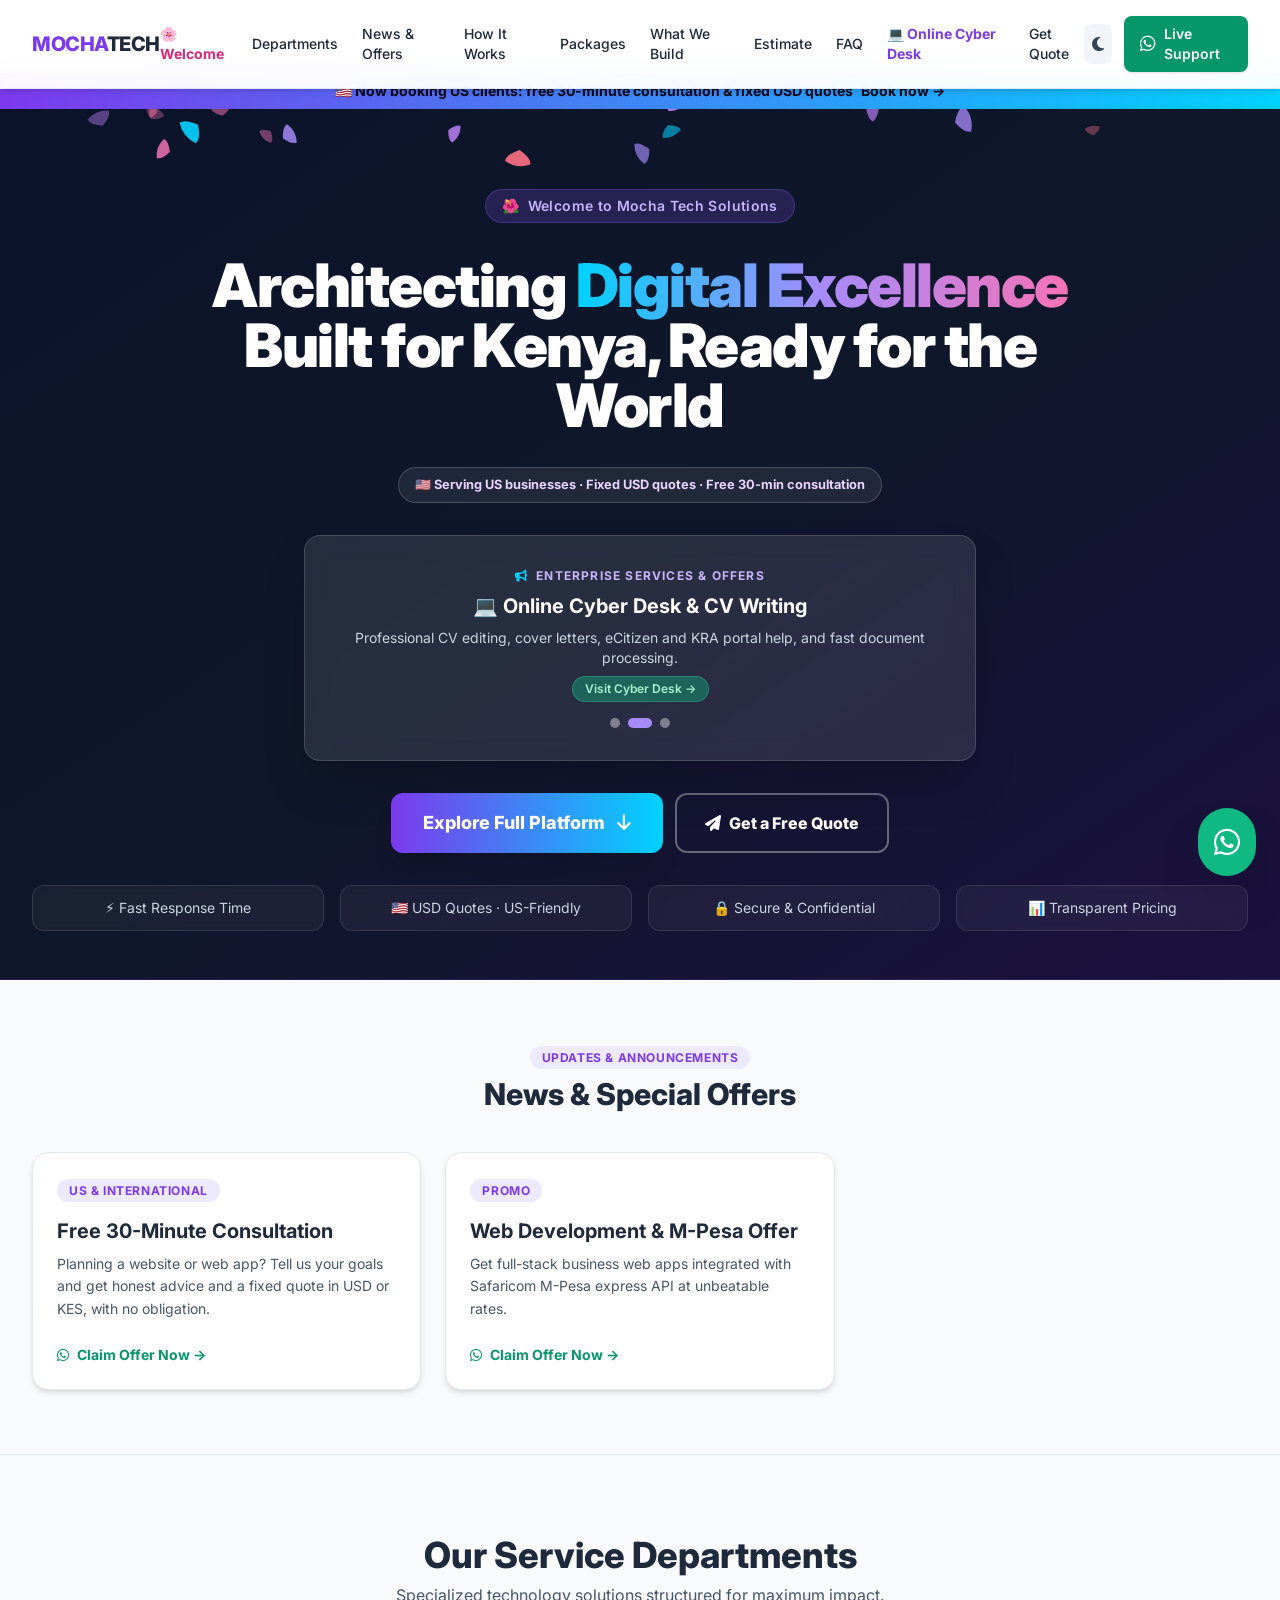
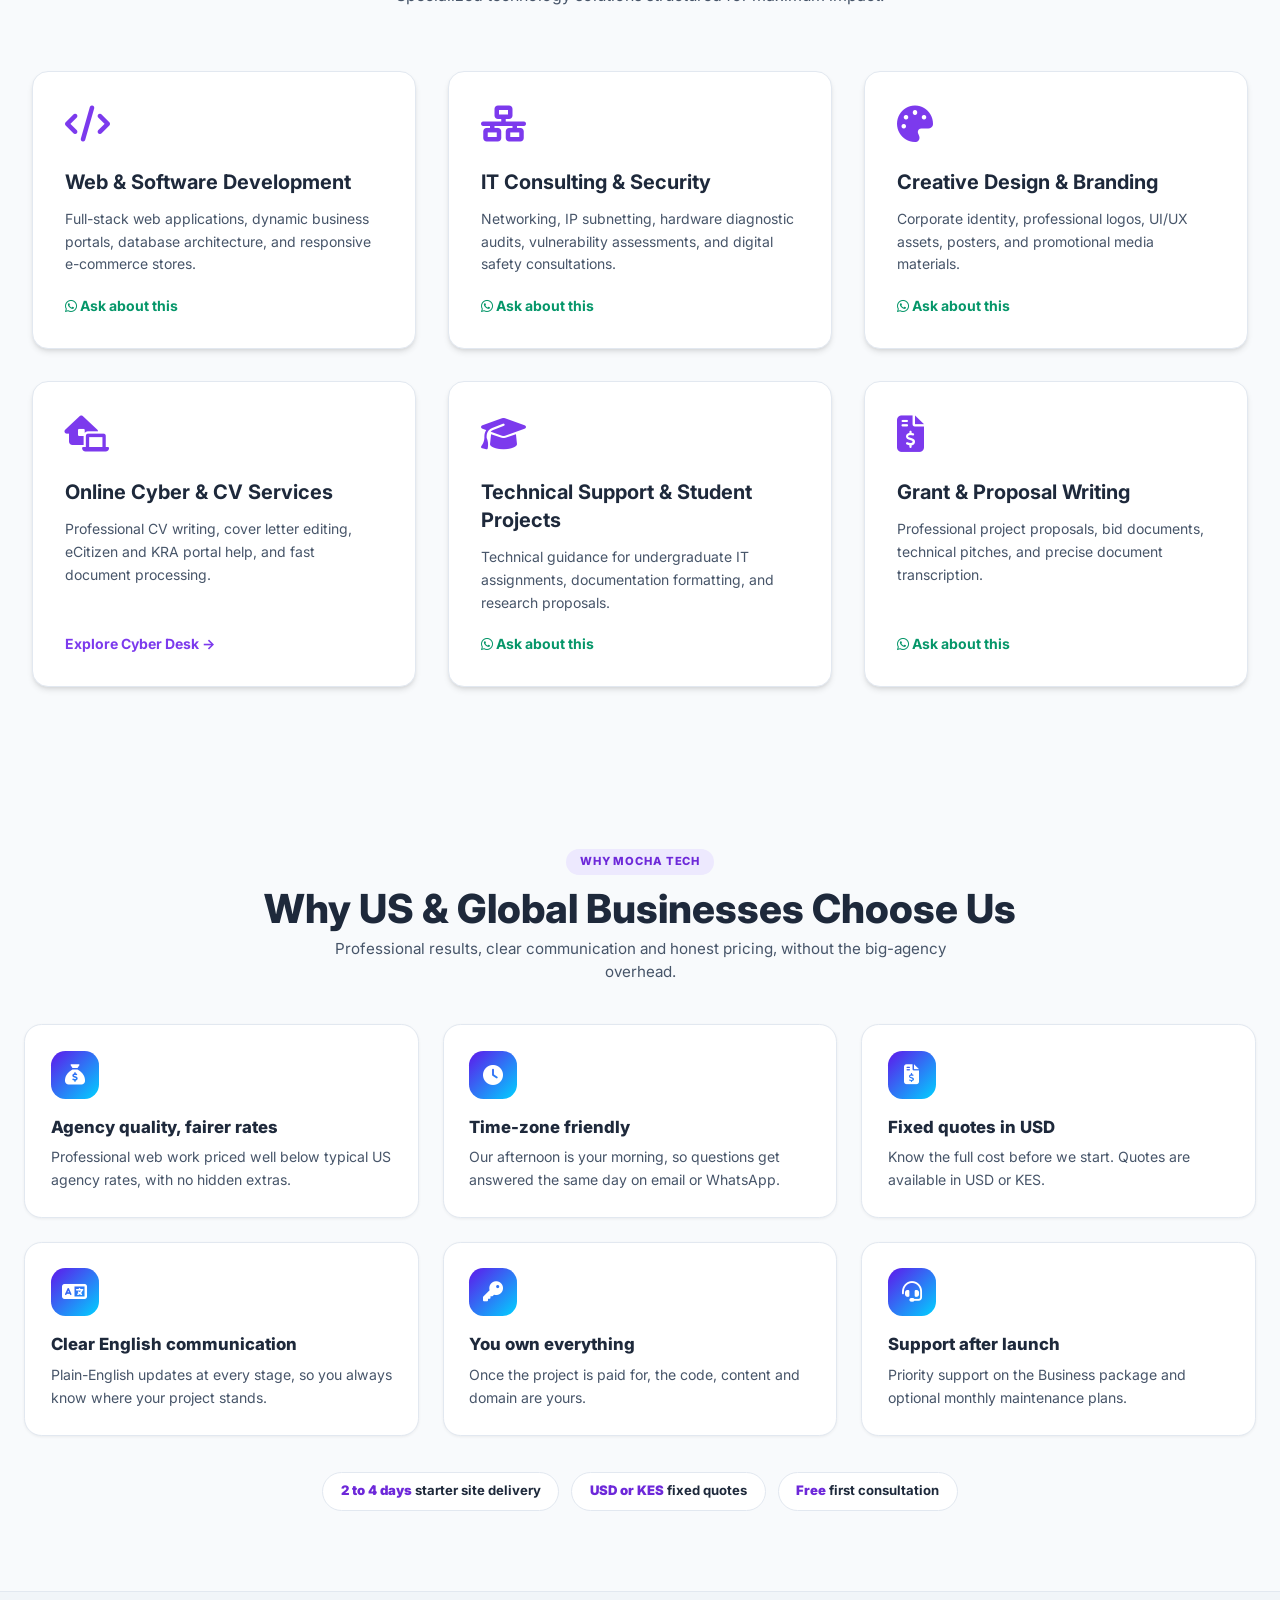
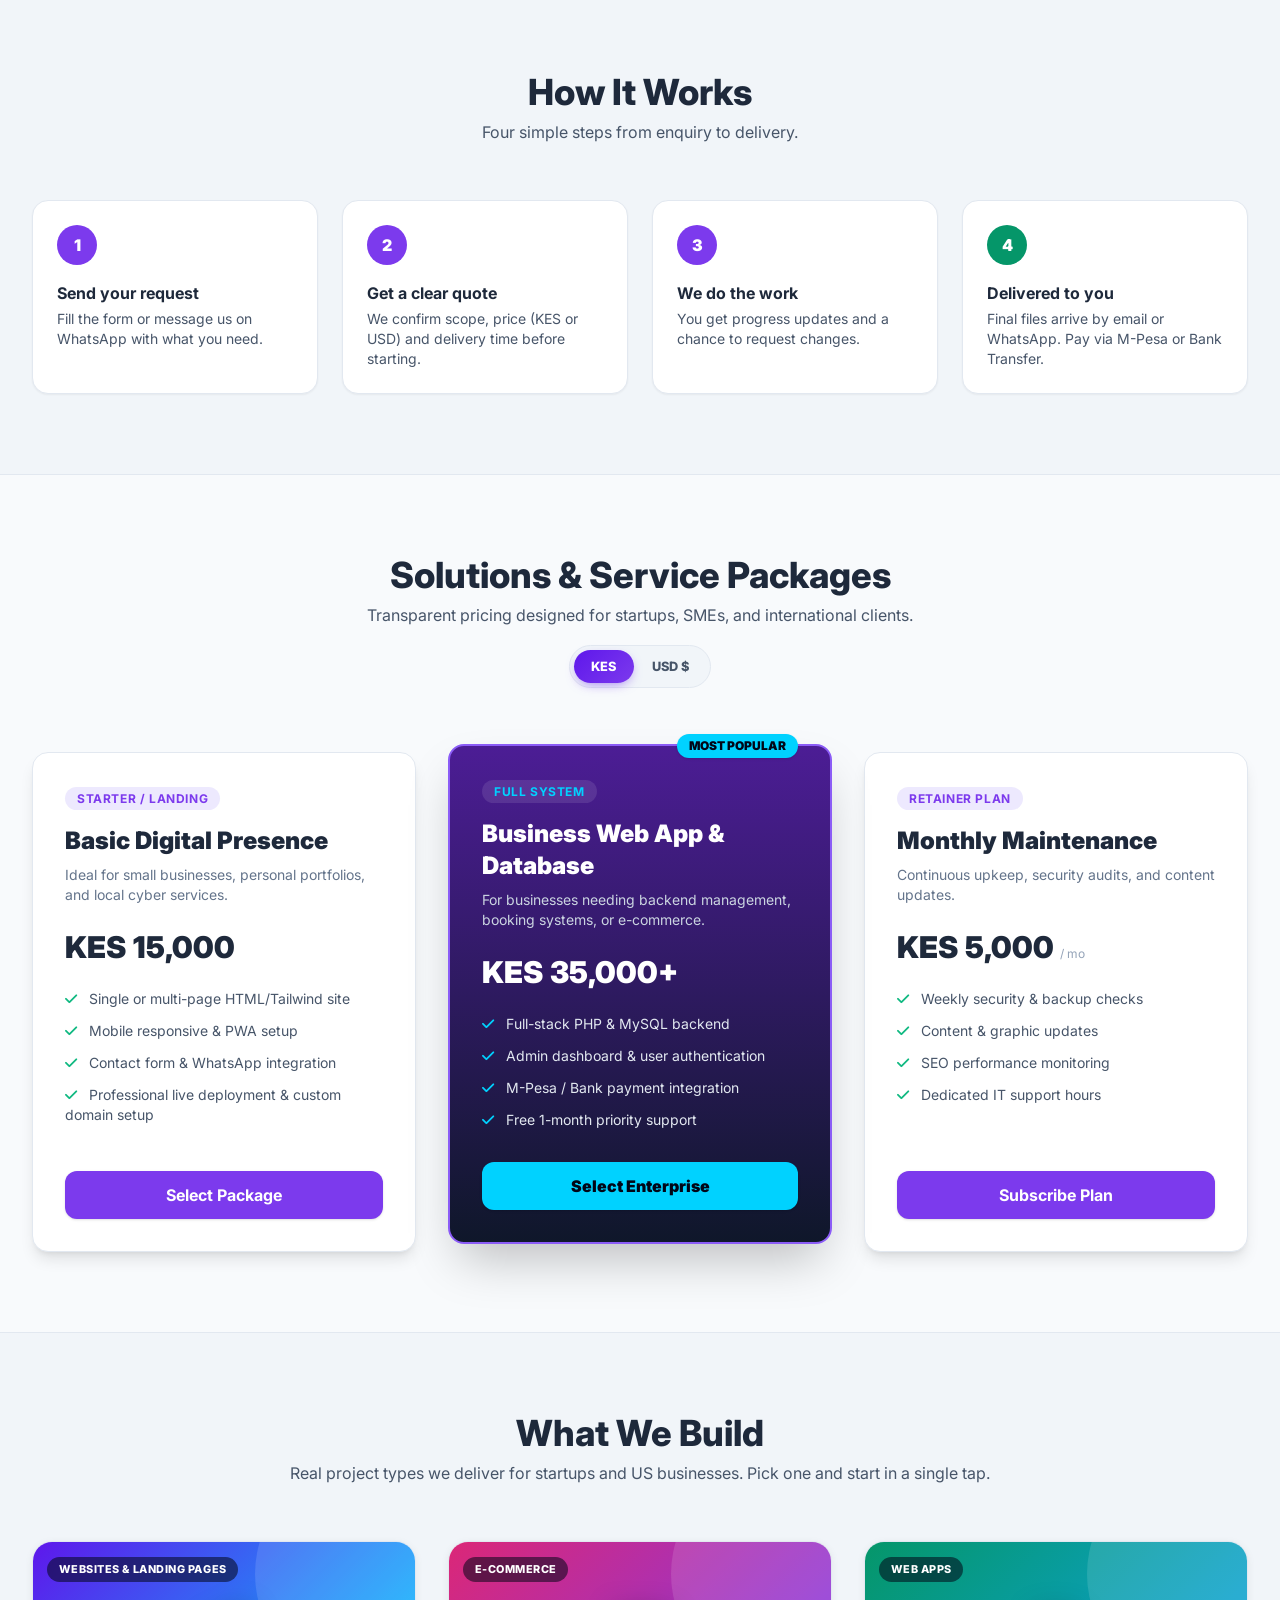
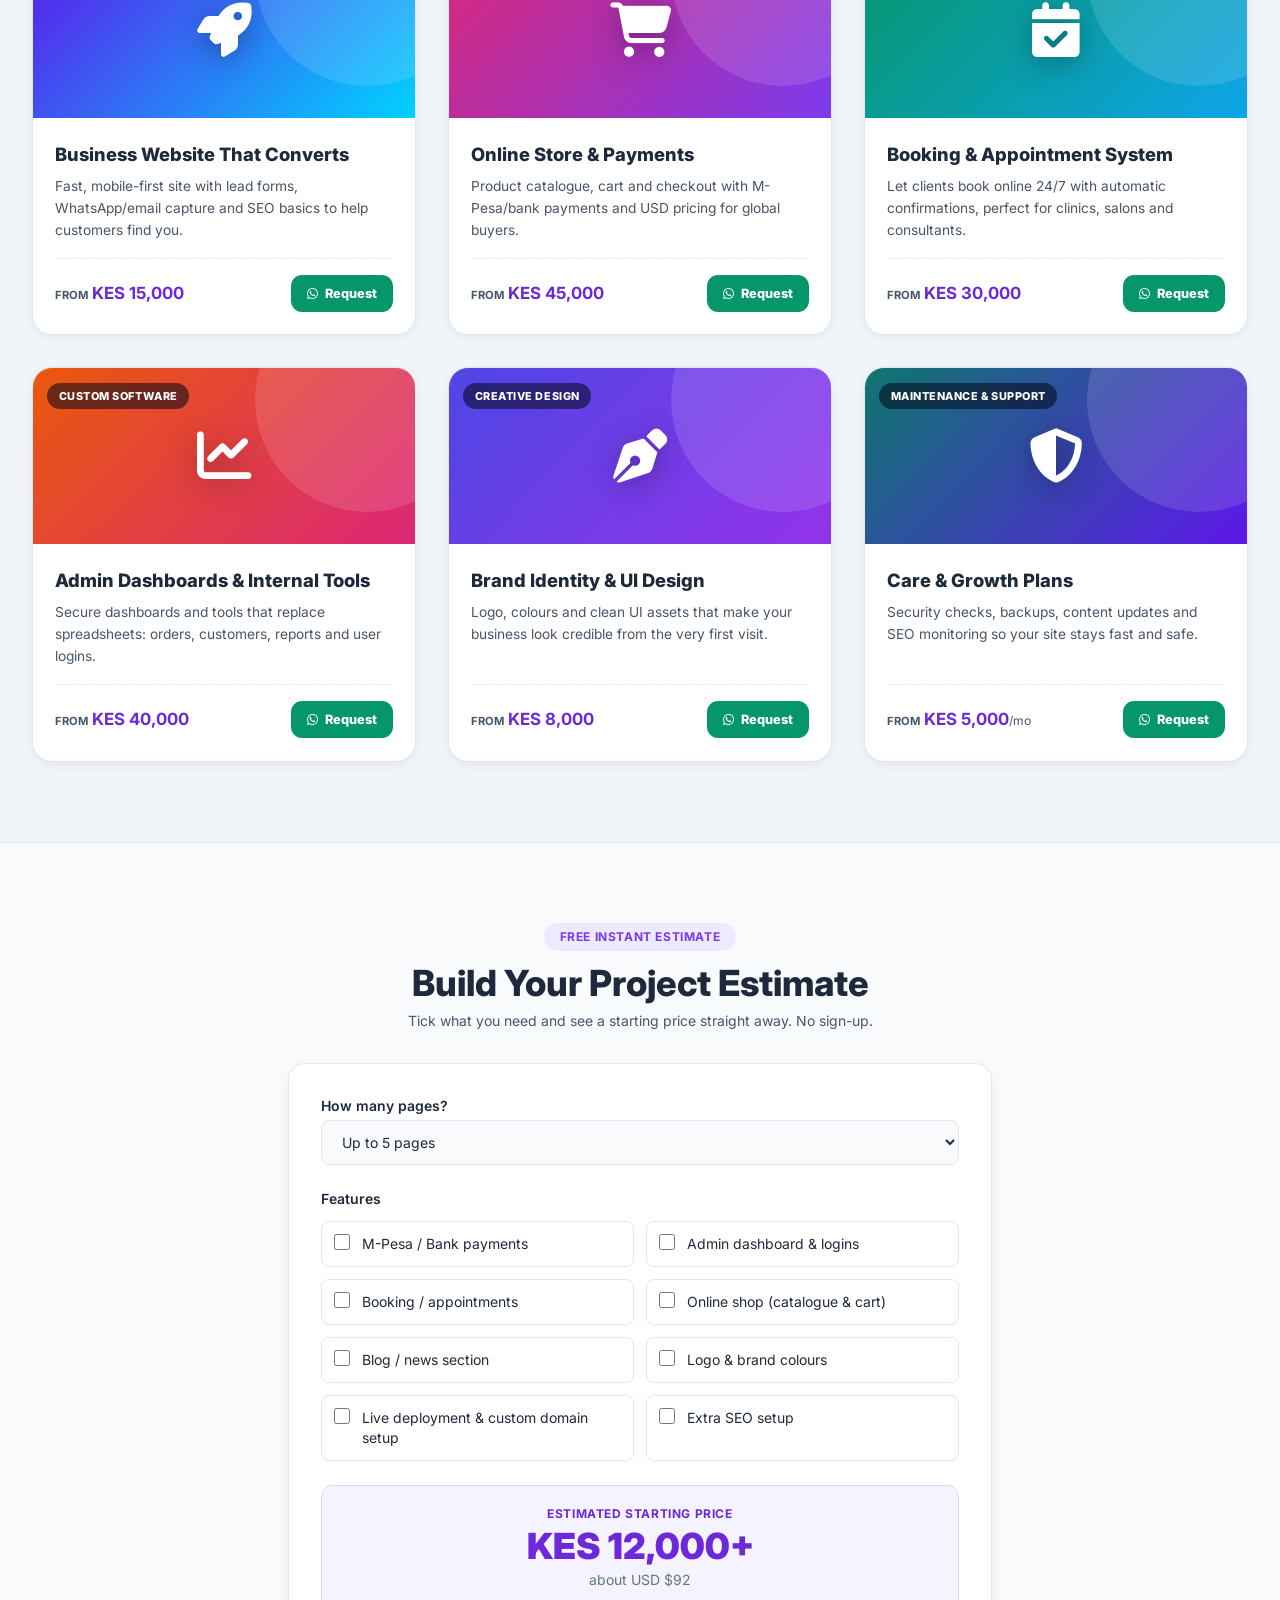
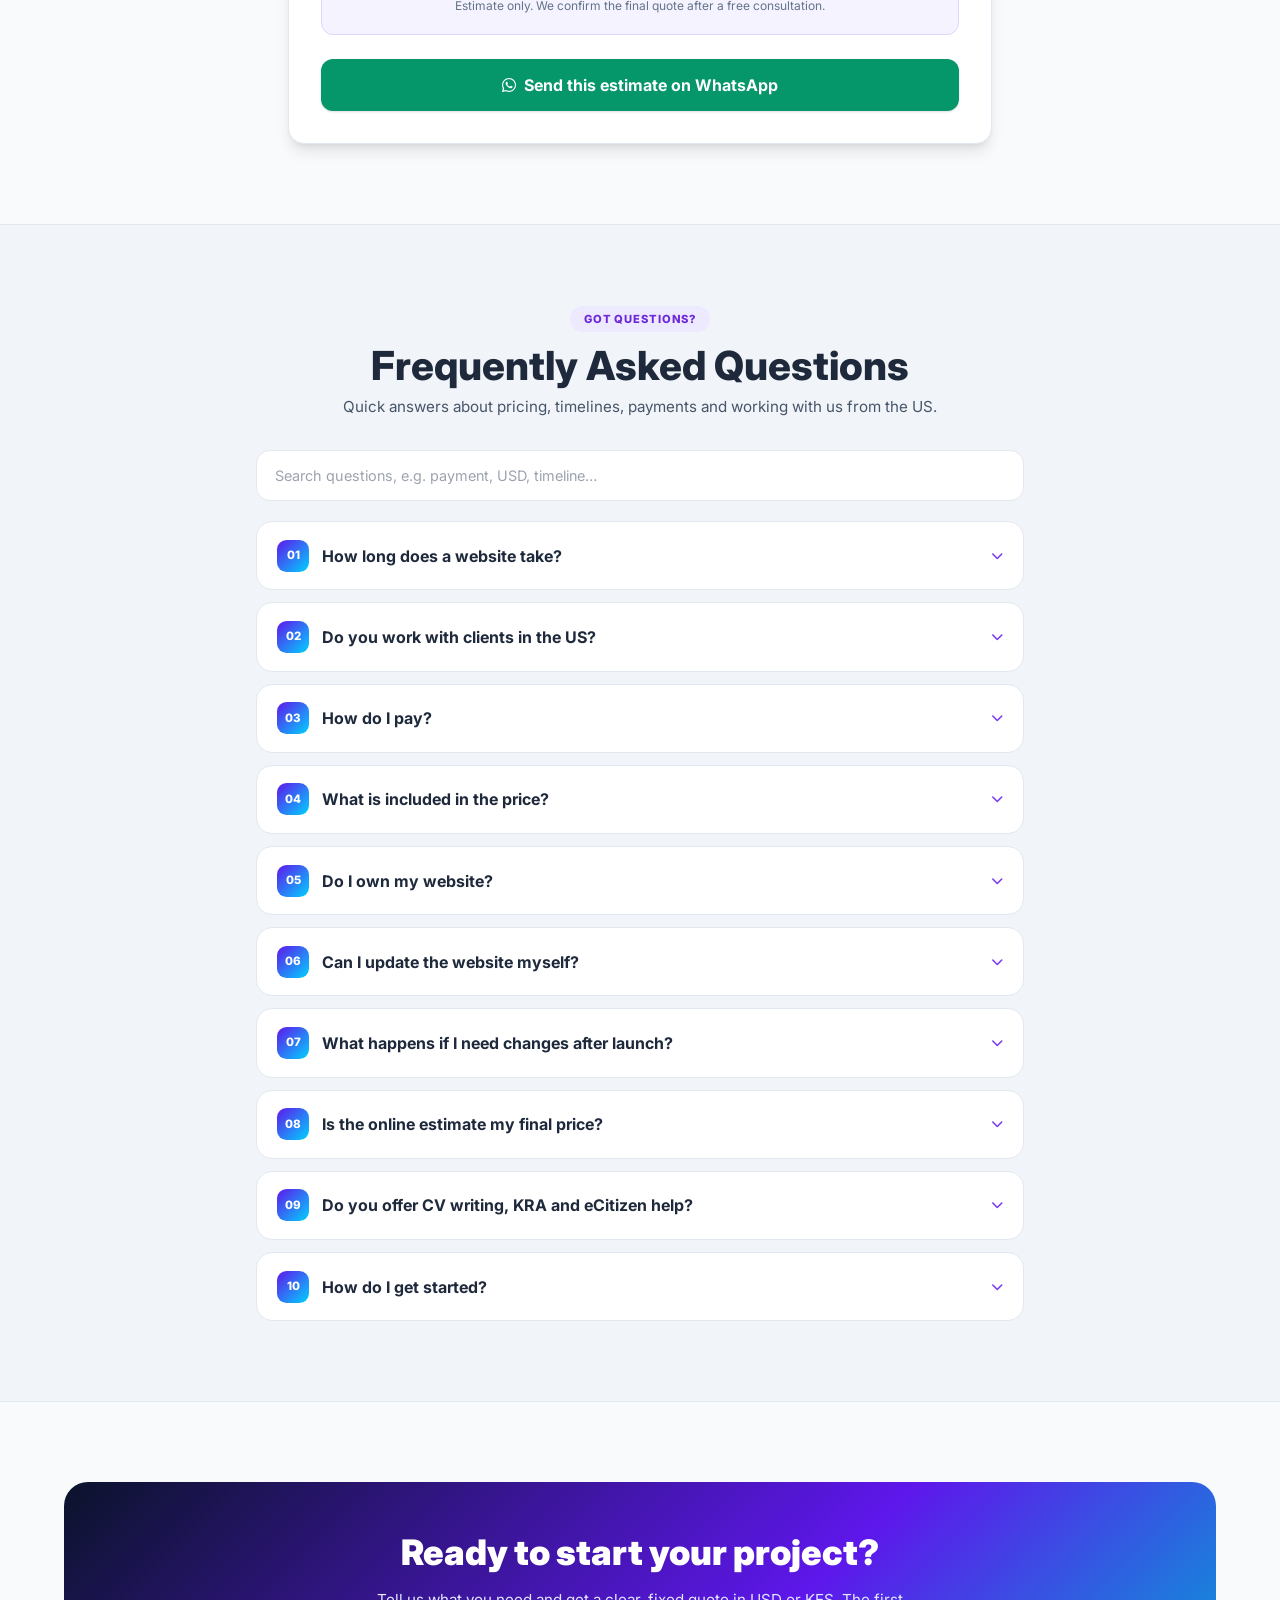
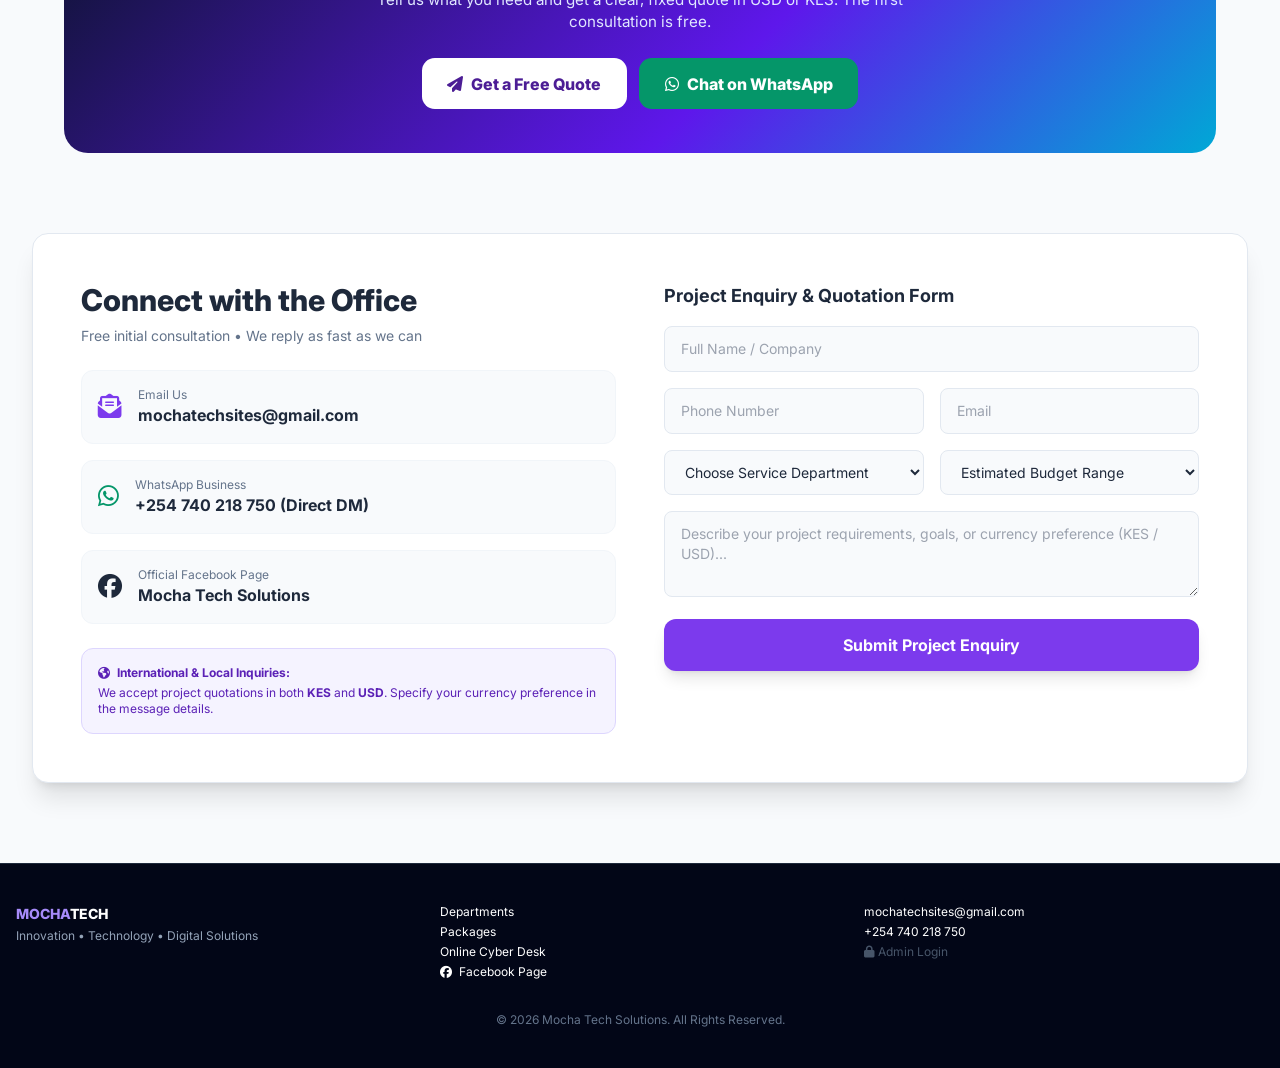
==== index.html @ e7f83326 "Add files via upload" ====
<!DOCTYPE html>
<html lang="en" class="light">
<head>
    <meta charset="UTF-8">
    <meta name="viewport" content="width=device-width, initial-scale=1.0">
    <title>Mocha Tech Solutions | Web Development & IT Services for US and Global Clients</title>
    <meta name="description" content="Mocha Tech Solutions builds fast websites, online stores and web apps for US and international businesses. Fixed quotes in USD or KES. Free 30-minute consultation.">
    <meta name="theme-color" content="#5E17EB">
    <link rel="canonical" href="https://mocha-it-services.netlify.app/">
    <link rel="manifest" href="manifest.json">
    <link rel="icon" href="icon.svg" type="image/svg+xml">
    <link rel="apple-touch-icon" href="icon.svg">

    <!-- Open Graph / Twitter -->
    <meta property="og:type" content="website">
    <meta property="og:site_name" content="Mocha Tech Solutions">
    <meta property="og:title" content="Mocha Tech Solutions | Innovation • Technology • Digital Solutions">
    <meta property="og:description" content="Web & software development, IT consulting, creative design, CV and portal services. Quotes in KES and USD.">
    <meta property="og:url" content="https://mocha-it-services.netlify.app/">
    <meta property="og:image" content="https://mocha-it-services.netlify.app/og-image.png">
    <meta name="twitter:card" content="summary_large_image">

    <!-- Local business structured data -->
    <script type="application/ld+json">
    {
      "@context": "https://schema.org",
      "@type": "ProfessionalService",
      "name": "Mocha Tech Solutions",
      "url": "https://mocha-it-services.netlify.app/",
      "email": "mochatechsites@gmail.com",
      "telephone": "+254740218750",
      "sameAs": ["https://www.facebook.com/profile.php?id=100076974970531"],
      "areaServed": ["KE", "Worldwide"],
      "description": "Web and software development, IT consulting, creative design, CV writing, portal services and student IT project support.",
      "priceRange": "KES 30 - KES 35,000+"
    }
    </script>

    <!-- Apply saved theme before paint -->
    <script>
        try {
            var t = localStorage.getItem('theme');
            if (t === 'dark' || (!t && window.matchMedia('(prefers-color-scheme: dark)').matches)) {
                document.documentElement.classList.add('dark');
            }
        } catch (e) {}
    </script>

    <link rel="preconnect" href="https://fonts.googleapis.com">
    <link rel="preconnect" href="https://fonts.gstatic.com" crossorigin>
    <link href="https://fonts.googleapis.com/css2?family=Inter:wght@400;500;600;700;800;900&display=swap" rel="stylesheet">
    <link rel="stylesheet" href="https://cdnjs.cloudflare.com/ajax/libs/font-awesome/6.4.0/css/all.min.css" crossorigin="anonymous">
    <script src="firebase-config.js"></script>
    <script src="config.js"></script>
    <script src="core.js"></script>
    <link rel="stylesheet" href="styles.css">
</head>
<body class="bg-slate-50 text-slate-800 dark:bg-slate-950 dark:text-slate-100 transition-colors duration-300 relative min-h-screen selection:bg-violet-600 selection:text-white pt-[73px]">

    <a href="#services" class="skip-link">Skip to content</a>

    <!-- TOP BANNER (Dynamic from Admin) -->
    <div id="topBanner" class="hidden bg-gradient-to-r from-violet-600 to-electricBlue text-slate-950 px-4 py-2 text-center text-xs sm:text-sm font-bold flex items-center justify-center gap-2 z-50">
        <span id="bannerText"></span>
        <a id="bannerLink" href="#" class="underline hover:text-white hidden"></a>
    </div>

    <!-- FIXED TOP NAVIGATION -->
    <nav id="main-nav" aria-label="Main navigation" class="fixed top-0 left-0 right-0 bg-white/95 dark:bg-slate-900/95 backdrop-blur-md shadow-md z-50 border-b border-slate-200 dark:border-slate-800">
        <div class="max-w-7xl mx-auto px-4 sm:px-6 lg:px-8 py-4 flex justify-between items-center">
            <a href="index.html" class="text-lg sm:text-xl font-extrabold tracking-tight text-violet-600 dark:text-electricBlue">MOCHA<span class="text-slate-800 dark:text-white">TECH</span></a>

            <div class="hidden md:flex items-center space-x-6 font-medium text-sm">
                <a href="#welcome" class="hover:text-violet-600 transition text-pink-600 dark:text-pink-400 font-bold">🌸 Welcome</a>
                <a href="#services" class="hover:text-violet-600 dark:hover:text-electricBlue transition">Departments</a>
                <a id="navPostsLink" href="#postsSection" class="hidden hover:text-violet-600 dark:hover:text-electricBlue transition">News & Offers</a>
                <a href="#process" class="hover:text-violet-600 dark:hover:text-electricBlue transition">How It Works</a>
                <a href="#packages" class="hover:text-violet-600 dark:hover:text-electricBlue transition">Packages</a>
                <a href="#showcase" class="hover:text-violet-600 dark:hover:text-electricBlue transition">What We Build</a>
                <a href="#estimator" class="hover:text-violet-600 dark:hover:text-electricBlue transition">Estimate</a>
                <a href="#faq" class="hover:text-violet-600 dark:hover:text-electricBlue transition">FAQ</a>
                <a href="online_cyber.html" class="text-violet-600 dark:text-electricBlue font-bold hover:underline">💻 Online Cyber Desk</a>
                <a href="#contact" class="hover:text-violet-600 dark:hover:text-electricBlue transition">Get Quote</a>
            </div>

            <div class="flex items-center gap-3">
                <button id="themeToggle" type="button" class="p-2 rounded-lg bg-slate-100 dark:bg-slate-800 text-slate-700 dark:text-yellow-400 transition" title="Toggle light/dark mode" aria-label="Toggle light or dark mode">
                    <i class="fa-solid fa-moon dark:hidden" aria-hidden="true"></i>
                    <i class="fa-solid fa-sun hidden dark:inline" aria-hidden="true"></i>
                </button>
                <a href="https://wa.me/254740218750?text=Hello%20Mocha%20Tech%2C%20I%20would%20like%20to%20make%20an%20enquiry." target="_blank" rel="noopener" class="hidden sm:flex bg-emerald-600 hover:bg-emerald-700 text-white text-xs sm:text-sm px-4 py-2 rounded-lg font-semibold transition items-center gap-2 shadow">
                    <i class="fab fa-whatsapp text-lg" aria-hidden="true"></i> Live Support
                </a>
                <button id="mobileMenuBtn" type="button" class="md:hidden p-2 rounded-lg text-slate-700 dark:text-slate-200 hover:bg-slate-100 dark:hover:bg-slate-800" aria-label="Toggle navigation menu" aria-expanded="false" aria-controls="mobileMenu">
                    <i class="fas fa-bars text-xl" aria-hidden="true"></i>
                </button>
            </div>
        </div>

        <div id="mobileMenu" class="hidden md:hidden bg-white dark:bg-slate-900 border-b border-slate-200 dark:border-slate-800 px-6 py-5 space-y-4 font-medium shadow-2xl">
            <a href="#welcome" class="mobile-link block text-pink-600 dark:text-pink-400 font-bold py-1">🌸 Welcome Page</a>
            <a href="#services" class="mobile-link block hover:text-violet-600 py-1 border-b border-slate-100 dark:border-slate-800">Departments</a>
            <a id="mobilePostsLink" href="#postsSection" class="hidden mobile-link block hover:text-violet-600 py-1 border-b border-slate-100 dark:border-slate-800">News & Offers</a>
            <a href="#process" class="mobile-link block hover:text-violet-600 py-1 border-b border-slate-100 dark:border-slate-800">How It Works</a>
            <a href="#packages" class="mobile-link block hover:text-violet-600 py-1 border-b border-slate-100 dark:border-slate-800">Solutions & Packages</a>
            <a href="#showcase" class="mobile-link block hover:text-violet-600 py-1 border-b border-slate-100 dark:border-slate-800">What We Build</a>
            <a href="#estimator" class="mobile-link block hover:text-violet-600 py-1 border-b border-slate-100 dark:border-slate-800">Get an Estimate</a>
            <a href="#faq" class="mobile-link block hover:text-violet-600 py-1 border-b border-slate-100 dark:border-slate-800">FAQ</a>
            <a href="online_cyber.html" class="block text-violet-600 dark:text-electricBlue font-bold py-1 border-b border-slate-100 dark:border-slate-800">💻 Online Cyber Desk (CVs & Portals)</a>
            <a href="#contact" class="mobile-link block hover:text-violet-600 py-1">Get Free Quote</a>
            <a href="https://wa.me/254740218750?text=Hello%20Mocha%20Tech%2C%20I%20would%20like%20to%20make%20an%20enquiry." target="_blank" rel="noopener" class="flex items-center justify-center gap-2 bg-emerald-600 text-white font-bold py-2.5 rounded-lg mt-2">
                <i class="fab fa-whatsapp" aria-hidden="true"></i> Live Support WhatsApp
            </a>
        </div>
    </nav>

    <main>
    <!-- WELCOME SPLASH -->
    <section id="welcome" class="scroll-mt-24 relative min-h-[90vh] flex flex-col justify-between bg-gradient-to-br from-[#0B132B] via-slate-900 to-[#1C103F] text-white overflow-hidden py-12 px-4 sm:px-6 lg:px-8 border-b border-violet-500/20">
        <canvas id="flowerCanvas" aria-hidden="true"></canvas>

        <div class="max-w-4xl mx-auto text-center z-20 my-auto py-8 space-y-8 relative">
            <div class="inline-flex items-center gap-2 bg-violet-500/20 text-violet-300 border border-violet-500/30 px-4 py-1.5 rounded-full text-xs sm:text-sm font-semibold tracking-wide backdrop-blur-md">
                <span class="animate-bounce" aria-hidden="true">🌺</span> Welcome to Mocha Tech Solutions
            </div>

            <h1 class="text-3xl sm:text-5xl lg:text-6xl font-black tracking-tight leading-tight">
                Architecting <span class="text-transparent bg-clip-text bg-gradient-to-r from-electricBlue via-violet-400 to-pink-400">Digital Excellence</span> <br>
                Built for Kenya, Ready for the World
            </h1>

            <div class="mt-flagrow">🇺🇸 Serving US businesses · Fixed USD quotes · Free 30-min consultation</div>

            <div class="bg-white/10 backdrop-blur-md border border-white/15 p-6 sm:p-8 rounded-2xl shadow-2xl relative max-w-2xl mx-auto overflow-hidden">
                <div class="text-xs uppercase tracking-widest text-violet-300 font-bold mb-2 flex items-center justify-center gap-2">
                    <i class="fas fa-bullhorn text-electricBlue" aria-hidden="true"></i> Enterprise Services & Offers
                </div>

                <div class="ad-slide active space-y-2">
                    <h2 class="text-lg sm:text-xl font-bold text-white">🚀 Custom Web & Software Development</h2>
                    <p class="text-sm text-slate-300">Scalable full-stack apps, M-Pesa & Bank integrations, and robust web platforms built for real businesses.</p>
                    <span class="inline-block mt-2 text-xs font-semibold bg-violet-500/40 text-violet-200 px-3 py-1 rounded-full border border-violet-400/30">KES & USD Quotations Available</span>
                </div>

                <div class="ad-slide space-y-2">
                    <h2 class="text-lg sm:text-xl font-bold text-white">💻 Online Cyber Desk & CV Writing</h2>
                    <p class="text-sm text-slate-300">Professional CV editing, cover letters, eCitizen and KRA portal help, and fast document processing.</p>
                    <a href="online_cyber.html" class="inline-block mt-2 text-xs font-semibold bg-emerald-500/40 text-emerald-200 px-3 py-1 rounded-full border border-emerald-400/30 hover:underline">Visit Cyber Desk &rarr;</a>
                </div>

                <div class="ad-slide space-y-2">
                    <h2 class="text-lg sm:text-xl font-bold text-white">🎨 Creative Design & IT Consulting</h2>
                    <p class="text-sm text-slate-300">Branding, UI/UX assets, technical consultations, and student project mentorship.</p>
                    <span class="inline-block mt-2 text-xs font-semibold bg-pink-500/40 text-pink-200 px-3 py-1 rounded-full border border-pink-400/30">Free Initial Consultation</span>
                </div>

                <div class="flex justify-center gap-2 mt-4" role="tablist" aria-label="Offers">
                    <button type="button" class="carousel-dot w-2.5 h-2.5 rounded-full bg-white/40 transition-all" aria-label="Show offer 1"></button>
                    <button type="button" class="carousel-dot w-2.5 h-2.5 rounded-full bg-white/40 transition-all" aria-label="Show offer 2"></button>
                    <button type="button" class="carousel-dot w-2.5 h-2.5 rounded-full bg-white/40 transition-all" aria-label="Show offer 3"></button>
                </div>
            </div>

            <div class="mt-hero-cta">
                <a href="#services" class="cta-pulse inline-flex items-center gap-3 bg-gradient-to-r from-violet-600 to-electricBlue hover:from-violet-700 hover:to-cyan-500 text-white font-extrabold text-base sm:text-lg px-8 py-4 rounded-xl shadow-xl transition transform hover:scale-105">
                    Explore Full Platform <i class="fas fa-arrow-down text-lg" aria-hidden="true"></i>
                </a>
                <a href="#contact" class="mt-ghost-btn"><i class="fas fa-paper-plane" aria-hidden="true"></i> Get a Free Quote</a>
            </div>
        </div>

        <div class="max-w-7xl mx-auto w-full grid grid-cols-2 md:grid-cols-4 gap-4 z-20 text-center text-xs sm:text-sm text-slate-300">
            <div class="p-3 bg-white/5 rounded-xl border border-white/10 backdrop-blur-sm">⚡ Fast Response Time</div>
            <div class="p-3 bg-white/5 rounded-xl border border-white/10 backdrop-blur-sm">🇺🇸 USD Quotes · US-Friendly</div>
            <div class="p-3 bg-white/5 rounded-xl border border-white/10 backdrop-blur-sm">🔒 Secure & Confidential</div>
            <div class="p-3 bg-white/5 rounded-xl border border-white/10 backdrop-blur-sm">📊 Transparent Pricing</div>
        </div>
    </section>

    <!-- NEWS & OFFERS SECTION (Dynamic) -->
    <section id="postsSection" class="hidden scroll-mt-24 py-16 bg-violet-950/20 border-b border-slate-200 dark:border-slate-800">
        <div class="max-w-7xl mx-auto px-4 sm:px-6 lg:px-8">
            <div class="text-center mb-10">
                <span class="bg-violet-100 dark:bg-violet-900/40 text-violet-600 dark:text-violet-300 text-xs font-bold px-3 py-1 rounded-full uppercase tracking-wider">Updates & Announcements</span>
                <h2 class="text-3xl font-extrabold mt-2">News & Special Offers</h2>
            </div>
            <div id="postsGrid" class="grid grid-cols-1 md:grid-cols-2 lg:grid-cols-3 gap-6"></div>
        </div>
    </section>

    <!-- SERVICE DEPARTMENTS -->
    <section id="services" class="scroll-mt-24 py-20 max-w-7xl mx-auto px-4 sm:px-6 lg:px-8">
        <div class="text-center mb-16">
            <h2 class="text-3xl sm:text-4xl font-extrabold">Our Service Departments</h2>
            <p class="text-slate-600 dark:text-slate-400 mt-2">Specialized technology solutions structured for maximum impact.</p>
        </div>
        <div class="grid grid-cols-1 md:grid-cols-2 lg:grid-cols-3 gap-8">
            <article class="bg-white dark:bg-slate-900 p-8 rounded-2xl shadow-md border border-slate-200 dark:border-slate-800 hover:border-violet-500 transition group flex flex-col">
                <div class="text-violet-600 dark:text-electricBlue text-4xl mb-6 group-hover:scale-110 transition transform w-fit"><i class="fas fa-code" aria-hidden="true"></i></div>
                <h3 class="font-bold text-xl mb-3">Web & Software Development</h3>
                <p class="text-sm text-slate-600 dark:text-slate-400 leading-relaxed mb-5 flex-1">Full-stack web applications, dynamic business portals, database architecture, and responsive e-commerce stores.</p>
                <a href="https://wa.me/254740218750?text=Hi%20Mocha%20Tech%2C%20I%20need%20a%20quote%20for%20Web%20%26%20Software%20Development." target="_blank" rel="noopener" class="text-emerald-600 dark:text-emerald-400 text-sm font-bold hover:underline"><i class="fab fa-whatsapp" aria-hidden="true"></i> Ask about this</a>
            </article>
            <article class="bg-white dark:bg-slate-900 p-8 rounded-2xl shadow-md border border-slate-200 dark:border-slate-800 hover:border-violet-500 transition group flex flex-col">
                <div class="text-violet-600 dark:text-electricBlue text-4xl mb-6 group-hover:scale-110 transition transform w-fit"><i class="fas fa-network-wired" aria-hidden="true"></i></div>
                <h3 class="font-bold text-xl mb-3">IT Consulting & Security</h3>
                <p class="text-sm text-slate-600 dark:text-slate-400 leading-relaxed mb-5 flex-1">Networking, IP subnetting, hardware diagnostic audits, vulnerability assessments, and digital safety consultations.</p>
                <a href="https://wa.me/254740218750?text=Hi%20Mocha%20Tech%2C%20I%20need%20IT%20Consulting%20%26%20Security%20help." target="_blank" rel="noopener" class="text-emerald-600 dark:text-emerald-400 text-sm font-bold hover:underline"><i class="fab fa-whatsapp" aria-hidden="true"></i> Ask about this</a>
            </article>
            <article class="bg-white dark:bg-slate-900 p-8 rounded-2xl shadow-md border border-slate-200 dark:border-slate-800 hover:border-violet-500 transition group flex flex-col">
                <div class="text-violet-600 dark:text-electricBlue text-4xl mb-6 group-hover:scale-110 transition transform w-fit"><i class="fas fa-palette" aria-hidden="true"></i></div>
                <h3 class="font-bold text-xl mb-3">Creative Design & Branding</h3>
                <p class="text-sm text-slate-600 dark:text-slate-400 leading-relaxed mb-5 flex-1">Corporate identity, professional logos, UI/UX assets, posters, and promotional media materials.</p>
                <a href="https://wa.me/254740218750?text=Hi%20Mocha%20Tech%2C%20I%20need%20Creative%20Design%20%26%20Branding." target="_blank" rel="noopener" class="text-emerald-600 dark:text-emerald-400 text-sm font-bold hover:underline"><i class="fab fa-whatsapp" aria-hidden="true"></i> Ask about this</a>
            </article>
            <article class="bg-white dark:bg-slate-900 p-8 rounded-2xl shadow-md border border-slate-200 dark:border-slate-800 hover:border-violet-500 transition group flex flex-col">
                <div class="text-violet-600 dark:text-electricBlue text-4xl mb-6 group-hover:scale-110 transition transform w-fit"><i class="fas fa-laptop-house" aria-hidden="true"></i></div>
                <h3 class="font-bold text-xl mb-3">Online Cyber & CV Services</h3>
                <p class="text-sm text-slate-600 dark:text-slate-400 leading-relaxed mb-5 flex-1">Professional CV writing, cover letter editing, eCitizen and KRA portal help, and fast document processing.</p>
                <a href="online_cyber.html" class="text-violet-600 dark:text-electricBlue text-sm font-bold hover:underline">Explore Cyber Desk &rarr;</a>
            </article>
            <article class="bg-white dark:bg-slate-900 p-8 rounded-2xl shadow-md border border-slate-200 dark:border-slate-800 hover:border-violet-500 transition group flex flex-col">
                <div class="text-violet-600 dark:text-electricBlue text-4xl mb-6 group-hover:scale-110 transition transform w-fit"><i class="fas fa-graduation-cap" aria-hidden="true"></i></div>
                <h3 class="font-bold text-xl mb-3">Technical Support & Student Projects</h3>
                <p class="text-sm text-slate-600 dark:text-slate-400 leading-relaxed mb-5 flex-1">Technical guidance for undergraduate IT assignments, documentation formatting, and research proposals.</p>
                <a href="https://wa.me/254740218750?text=Hi%20Mocha%20Tech%2C%20I%20need%20help%20with%20a%20student%20IT%20project." target="_blank" rel="noopener" class="text-emerald-600 dark:text-emerald-400 text-sm font-bold hover:underline"><i class="fab fa-whatsapp" aria-hidden="true"></i> Ask about this</a>
            </article>
            <article class="bg-white dark:bg-slate-900 p-8 rounded-2xl shadow-md border border-slate-200 dark:border-slate-800 hover:border-violet-500 transition group flex flex-col">
                <div class="text-violet-600 dark:text-electricBlue text-4xl mb-6 group-hover:scale-110 transition transform w-fit"><i class="fas fa-file-invoice-dollar" aria-hidden="true"></i></div>
                <h3 class="font-bold text-xl mb-3">Grant & Proposal Writing</h3>
                <p class="text-sm text-slate-600 dark:text-slate-400 leading-relaxed mb-5 flex-1">Professional project proposals, bid documents, technical pitches, and precise document transcription.</p>
                <a href="https://wa.me/254740218750?text=Hi%20Mocha%20Tech%2C%20I%20need%20help%20with%20a%20proposal." target="_blank" rel="noopener" class="text-emerald-600 dark:text-emerald-400 text-sm font-bold hover:underline"><i class="fab fa-whatsapp" aria-hidden="true"></i> Ask about this</a>
            </article>
        </div>
    </section>

    <!-- WHY US -->
    <section id="why" class="mt-sec">
        <div class="mt-wrap mt-center">
            <span class="mt-eyebrow">Why Mocha Tech</span>
            <h2 class="mt-h2">Why US &amp; Global Businesses Choose Us</h2>
            <p class="mt-sub">Professional results, clear communication and honest pricing, without the big-agency overhead.</p>
            <div id="whyGrid" class="mt-grid" style="text-align:left"></div>
            <div class="mt-stats">
                <span class="mt-stat"><b>2 to 4 days</b> starter site delivery</span>
                <span class="mt-stat"><b>USD or KES</b> fixed quotes</span>
                <span class="mt-stat"><b>Free</b> first consultation</span>
            </div>
        </div>
    </section>

    <!-- HOW IT WORKS -->
    <section id="process" class="scroll-mt-24 py-20 bg-slate-100 dark:bg-slate-900/50 border-y border-slate-200 dark:border-slate-800">
        <div class="max-w-7xl mx-auto px-4 sm:px-6 lg:px-8">
            <div class="text-center mb-14">
                <h2 class="text-3xl sm:text-4xl font-extrabold">How It Works</h2>
                <p class="text-slate-600 dark:text-slate-400 mt-2">Four simple steps from enquiry to delivery.</p>
            </div>
            <ol class="grid grid-cols-1 sm:grid-cols-2 lg:grid-cols-4 gap-6">
                <li class="bg-white dark:bg-slate-900 p-6 rounded-2xl border border-slate-200 dark:border-slate-800 shadow-sm">
                    <div class="w-10 h-10 rounded-full bg-violet-600 text-white font-black flex items-center justify-center mb-4">1</div>
                    <h3 class="font-bold mb-1">Send your request</h3>
                    <p class="text-sm text-slate-600 dark:text-slate-400">Fill the form or message us on WhatsApp with what you need.</p>
                </li>
                <li class="bg-white dark:bg-slate-900 p-6 rounded-2xl border border-slate-200 dark:border-slate-800 shadow-sm">
                    <div class="w-10 h-10 rounded-full bg-violet-600 text-white font-black flex items-center justify-center mb-4">2</div>
                    <h3 class="font-bold mb-1">Get a clear quote</h3>
                    <p class="text-sm text-slate-600 dark:text-slate-400">We confirm scope, price (KES or USD) and delivery time before starting.</p>
                </li>
                <li class="bg-white dark:bg-slate-900 p-6 rounded-2xl border border-slate-200 dark:border-slate-800 shadow-sm">
                    <div class="w-10 h-10 rounded-full bg-violet-600 text-white font-black flex items-center justify-center mb-4">3</div>
                    <h3 class="font-bold mb-1">We do the work</h3>
                    <p class="text-sm text-slate-600 dark:text-slate-400">You get progress updates and a chance to request changes.</p>
                </li>
                <li class="bg-white dark:bg-slate-900 p-6 rounded-2xl border border-slate-200 dark:border-slate-800 shadow-sm">
                    <div class="w-10 h-10 rounded-full bg-emerald-600 text-white font-black flex items-center justify-center mb-4">4</div>
                    <h3 class="font-bold mb-1">Delivered to you</h3>
                    <p class="text-sm text-slate-600 dark:text-slate-400">Final files arrive by email or WhatsApp. Pay via M-Pesa or Bank Transfer.</p>
                </li>
            </ol>
        </div>
    </section>

    <!-- PACKAGES -->
    <section id="packages" class="scroll-mt-24 py-20">
        <div class="max-w-7xl mx-auto px-4 sm:px-6 lg:px-8">
            <div class="text-center mb-16">
                <h2 class="text-3xl sm:text-4xl font-extrabold">Solutions & Service Packages</h2>
                <p class="text-slate-600 dark:text-slate-400 mt-2">Transparent pricing designed for startups, SMEs, and international clients.</p>
                <div class="mt-cur" role="group" aria-label="Choose currency"><button type="button" class="mt-cur-btn active" data-cur="KES" aria-pressed="true">KES</button><button type="button" class="mt-cur-btn" data-cur="USD" aria-pressed="false">USD $</button></div>
            </div>

            <div class="grid grid-cols-1 md:grid-cols-3 gap-8">
                <div class="bg-white dark:bg-slate-900 p-8 rounded-2xl shadow-lg border border-slate-200 dark:border-slate-800 flex flex-col justify-between">
                    <div>
                        <span class="text-xs font-bold uppercase tracking-wider text-violet-600 dark:text-electricBlue bg-violet-100 dark:bg-violet-900/40 px-3 py-1 rounded-full">Starter / Landing</span>
                        <h3 class="text-2xl font-black mt-4 mb-2">Basic Digital Presence</h3>
                        <p class="text-sm text-slate-500 mb-6">Ideal for small businesses, personal portfolios, and local cyber services.</p>
                        <div class="text-3xl font-black mb-6"><span data-money="pkgBasic">KES 15,000</span></div>
                        <ul class="space-y-3 text-sm text-slate-600 dark:text-slate-300 mb-8">
                            <li><i class="fas fa-check text-emerald-500 mr-2" aria-hidden="true"></i> Single or multi-page HTML/Tailwind site</li>
                            <li><i class="fas fa-check text-emerald-500 mr-2" aria-hidden="true"></i> Mobile responsive & PWA setup</li>
                            <li><i class="fas fa-check text-emerald-500 mr-2" aria-hidden="true"></i> Contact form & WhatsApp integration</li>
                            <li><i class="fas fa-check text-emerald-500 mr-2" aria-hidden="true"></i> Professional live deployment & custom domain setup</li>
                        </ul>
                    </div>
                    <a href="https://wa.me/254740218750?text=Hi%20Mocha%20Tech%2C%20I%20am%20interested%20in%20the%20Basic%20Digital%20Presence%20package." target="_blank" rel="noopener" class="block text-center bg-violet-600 hover:bg-violet-700 text-white font-bold py-3 rounded-xl transition shadow">Select Package</a>
                </div>

                <div class="bg-gradient-to-b from-violet-900 to-slate-900 text-white p-8 rounded-2xl shadow-2xl border-2 border-violet-500 flex flex-col justify-between relative transform md:-translate-y-2">
                    <span class="absolute -top-3 right-8 bg-electricBlue text-slate-950 text-xs font-black uppercase px-3 py-1 rounded-full shadow">Most Popular</span>
                    <div>
                        <span class="text-xs font-bold uppercase tracking-wider text-electricBlue bg-white/10 px-3 py-1 rounded-full">Full System</span>
                        <h3 class="text-2xl font-black mt-4 mb-2">Business Web App & Database</h3>
                        <p class="text-sm text-slate-300 mb-6">For businesses needing backend management, booking systems, or e-commerce.</p>
                        <div class="text-3xl font-black mb-6"><span data-money="pkgBusiness" data-plus="1">KES 35,000+</span></div>
                        <ul class="space-y-3 text-sm text-slate-200 mb-8">
                            <li><i class="fas fa-check text-electricBlue mr-2" aria-hidden="true"></i> Full-stack PHP & MySQL backend</li>
                            <li><i class="fas fa-check text-electricBlue mr-2" aria-hidden="true"></i> Admin dashboard & user authentication</li>
                            <li><i class="fas fa-check text-electricBlue mr-2" aria-hidden="true"></i> M-Pesa / Bank payment integration</li>
                            <li><i class="fas fa-check text-electricBlue mr-2" aria-hidden="true"></i> Free 1-month priority support</li>
                        </ul>
                    </div>
                    <a href="https://wa.me/254740218750?text=Hi%20Mocha%20Tech%2C%20I%20am%20interested%20in%20the%20Business%20Web%20App%20%26%20Database%20package." target="_blank" rel="noopener" class="block text-center bg-electricBlue hover:bg-cyan-400 text-slate-950 font-black py-3 rounded-xl transition shadow">Select Enterprise</a>
                </div>

                <div class="bg-white dark:bg-slate-900 p-8 rounded-2xl shadow-lg border border-slate-200 dark:border-slate-800 flex flex-col justify-between">
                    <div>
                        <span class="text-xs font-bold uppercase tracking-wider text-violet-600 dark:text-electricBlue bg-violet-100 dark:bg-violet-900/40 px-3 py-1 rounded-full">Retainer Plan</span>
                        <h3 class="text-2xl font-black mt-4 mb-2">Monthly Maintenance</h3>
                        <p class="text-sm text-slate-500 mb-6">Continuous upkeep, security audits, and content updates.</p>
                        <div class="text-3xl font-black mb-6"><span data-money="pkgMaint">KES 5,000</span> <span class="text-xs font-normal text-slate-400">/ mo</span></div>
                        <ul class="space-y-3 text-sm text-slate-600 dark:text-slate-300 mb-8">
                            <li><i class="fas fa-check text-emerald-500 mr-2" aria-hidden="true"></i> Weekly security & backup checks</li>
                            <li><i class="fas fa-check text-emerald-500 mr-2" aria-hidden="true"></i> Content & graphic updates</li>
                            <li><i class="fas fa-check text-emerald-500 mr-2" aria-hidden="true"></i> SEO performance monitoring</li>
                            <li><i class="fas fa-check text-emerald-500 mr-2" aria-hidden="true"></i> Dedicated IT support hours</li>
                        </ul>
                    </div>
                    <a href="https://wa.me/254740218750?text=Hi%20Mocha%20Tech%2C%20I%20would%20like%20the%20Monthly%20Maintenance%20plan." target="_blank" rel="noopener" class="block text-center bg-violet-600 hover:bg-violet-700 text-white font-bold py-3 rounded-xl transition shadow">Subscribe Plan</a>
                </div>
            </div>
        </div>
    </section>

    <!-- WHAT WE BUILD (Dynamic Showcase Cards with Uploaded Screenshots) -->
    <section id="showcase" class="scroll-mt-24 py-20 bg-slate-100 dark:bg-slate-900/50 border-y border-slate-200 dark:border-slate-800">
        <div class="max-w-7xl mx-auto px-4 sm:px-6 lg:px-8">
            <div class="text-center mb-14">
                <h2 class="text-3xl sm:text-4xl font-extrabold">What We Build</h2>
                <p class="text-slate-600 dark:text-slate-400 mt-2">Real project types we deliver for startups and US businesses. Pick one and start in a single tap.</p>
            </div>
            <div id="showcaseGrid" class="grid grid-cols-1 md:grid-cols-2 lg:grid-cols-3 gap-8"></div>
        </div>
    </section>

    <!-- WEBSITE COST ESTIMATOR -->
    <section id="estimator" class="scroll-mt-24 py-20 max-w-3xl mx-auto px-4 sm:px-6 lg:px-8">
        <div class="text-center mb-8">
            <span class="inline-block bg-violet-100 dark:bg-violet-900/40 text-violet-600 dark:text-violet-300 text-xs font-bold px-4 py-1.5 rounded-full uppercase tracking-wider mb-3">Free instant estimate</span>
            <h2 class="text-3xl sm:text-4xl font-extrabold">Build Your Project Estimate</h2>
            <p class="text-slate-600 dark:text-slate-400 mt-2 text-sm">Tick what you need and see a starting price straight away. No sign-up.</p>
        </div>
        <div class="bg-white dark:bg-slate-900 p-6 sm:p-8 rounded-2xl shadow-lg border border-slate-200 dark:border-slate-800 space-y-6">
            <div>
                <label for="estPages" class="block text-sm font-semibold mb-1">How many pages?</label>
                <select id="estPages" class="w-full px-4 py-3 rounded-lg border border-slate-200 dark:border-slate-800 bg-slate-50 dark:bg-slate-950 text-sm focus:outline-none focus:border-violet-500">
                    <option value="5">Up to 5 pages</option>
                    <option value="8">6 to 8 pages</option>
                    <option value="12">9 to 12 pages</option>
                    <option value="20">13 to 20 pages</option>
                </select>
            </div>
            <fieldset>
                <legend class="text-sm font-semibold mb-3">Features</legend>
                <div id="estFeatures" class="grid grid-cols-1 sm:grid-cols-2 gap-3 text-sm"></div>
            </fieldset>
            <div class="rounded-xl bg-violet-50 dark:bg-violet-950/30 border border-violet-200 dark:border-violet-900/50 p-5 text-center">
                <p class="text-xs text-violet-700 dark:text-violet-300 uppercase tracking-wider font-bold">Estimated starting price</p>
                <p id="estTotal" class="text-4xl font-black text-violet-700 dark:text-electricBlue mt-1" aria-live="polite">KES 0</p>
                <p id="estUsd" class="text-sm text-slate-500 mt-1"></p>
                <p class="text-xs text-slate-500 mt-2">Estimate only. We confirm the final quote after a free consultation.</p>
            </div>
            <a id="estWhatsapp" href="https://wa.me/254740218750" target="_blank" rel="noopener" class="flex items-center justify-center gap-2 bg-emerald-600 hover:bg-emerald-700 text-white font-bold py-3.5 rounded-xl transition shadow">
                <i class="fab fa-whatsapp" aria-hidden="true"></i> Send this estimate on WhatsApp
            </a>
        </div>
    </section>

    <!-- FAQ -->
    <section id="faq" class="mt-sec mt-alt">
        <div class="mt-wrap mt-center">
            <span class="mt-eyebrow">Got questions?</span>
            <h2 class="mt-h2">Frequently Asked Questions</h2>
            <p class="mt-sub">Quick answers about pricing, timelines, payments and working with us from the US.</p>
        </div>
        <div class="mt-wrap" style="margin-top:2rem">
            <div class="mt-faqbar"><label for="faqSearch" class="sr-only">Search questions</label><input id="faqSearch" type="search" class="mt-search" placeholder="Search questions, e.g. payment, USD, timeline…" autocomplete="off"></div>
            <div id="faqContainer" class="mt-faqlist"></div>
            <p id="faqEmpty" class="mt-sub" hidden style="margin-top:1rem">No matching question. <a href="#contact" style="text-decoration:underline">Ask us directly</a>.</p>
        </div>
    </section>

    <!-- CTA BAND -->
    <section class="mt-sec" style="padding-bottom:0">
        <div class="mt-wrap">
            <div class="mt-cta">
                <h2>Ready to start your project?</h2>
                <p>Tell us what you need and get a clear, fixed quote in USD or KES. The first consultation is free.</p>
                <div class="mt-cta-row">
                    <a href="#contact" class="mt-btn-w"><i class="fas fa-paper-plane" aria-hidden="true"></i> Get a Free Quote</a>
                    <a href="https://wa.me/254740218750?text=Hello%20Mocha%20Tech%2C%20I%20would%20like%20a%20free%20consultation." target="_blank" rel="noopener" class="mt-btn-g"><i class="fab fa-whatsapp" aria-hidden="true"></i> Chat on WhatsApp</a>
                </div>
            </div>
        </div>
    </section>

    <!-- CONTACT -->
    <section id="contact" class="scroll-mt-24 py-20 max-w-7xl mx-auto px-4 sm:px-6 lg:px-8">
        <div class="bg-white dark:bg-slate-900 rounded-2xl shadow-xl p-8 sm:p-12 border border-slate-200 dark:border-slate-800 grid grid-cols-1 lg:grid-cols-2 gap-12">
            <div class="space-y-6">
                <div>
                    <h2 class="text-2xl sm:text-3xl font-extrabold mb-2">Connect with the Office</h2>
                    <p class="text-sm text-slate-500">Free initial consultation • We reply as fast as we can</p>
                </div>

                <div class="space-y-4">
                    <a data-mailto href="mailto:mochatechsites@gmail.com" class="flex items-center gap-4 p-4 rounded-xl bg-slate-50 dark:bg-slate-800/50 hover:bg-slate-100 dark:hover:bg-slate-800 transition border border-slate-100 dark:border-slate-800">
                        <div class="text-violet-600 dark:text-electricBlue text-2xl"><i class="fas fa-envelope-open-text" aria-hidden="true"></i></div>
                        <div>
                            <span class="text-xs text-slate-500 block">Email Us</span>
                            <strong data-email class="text-sm sm:text-base break-all">mochatechsites@gmail.com</strong>
                        </div>
                    </a>

                    <a href="https://wa.me/254740218750?text=Hello%20Mocha%20Tech%2C%20I%20would%20like%20to%20make%20an%20enquiry." target="_blank" rel="noopener" class="flex items-center gap-4 p-4 rounded-xl bg-slate-50 dark:bg-slate-800/50 hover:bg-slate-100 dark:hover:bg-slate-800 transition border border-slate-100 dark:border-slate-800">
                        <div class="text-emerald-600 text-2xl"><i class="fab fa-whatsapp" aria-hidden="true"></i></div>
                        <div>
                            <span class="text-xs text-slate-500 block">WhatsApp Business</span>
                            <strong class="text-sm sm:text-base"><span data-wa-text>+254 740 218 750</span> (Direct DM)</strong>
                        </div>
                    </a>

                    <a href="https://www.facebook.com/profile.php?id=100076974970531" target="_blank" rel="noopener" class="flex items-center gap-4 p-4 rounded-xl bg-slate-50 dark:bg-slate-800/50 hover:bg-slate-100 dark:hover:bg-slate-800 transition border border-slate-100 dark:border-slate-800">
                        <div class="text-blue-600 text-2xl"><i class="fab fa-facebook" aria-hidden="true"></i></div>
                        <div>
                            <span class="text-xs text-slate-500 block">Official Facebook Page</span>
                            <strong class="text-sm sm:text-base">Mocha Tech Solutions</strong>
                        </div>
                    </a>
                </div>

                <div class="p-4 bg-violet-50 dark:bg-violet-950/30 rounded-xl border border-violet-200 dark:border-violet-900/50 text-xs text-violet-800 dark:text-violet-300 space-y-1">
                    <p class="font-bold"><i class="fas fa-globe-americas mr-1" aria-hidden="true"></i> International & Local Inquiries:</p>
                    <p>We accept project quotations in both <strong>KES</strong> and <strong>USD</strong>. Specify your currency preference in the message details.</p>
                </div>
            </div>

            <form action="https://formspree.io/f/mgaarnwn" method="POST" data-formspree class="space-y-4">
                <h3 class="font-bold text-lg mb-2">Project Enquiry & Quotation Form</h3>
                <input type="hidden" name="_subject" value="New project enquiry - Mocha Tech website">
                <input type="hidden" name="_next" value="https://mocha-it-services.netlify.app/thanks.html">
                <input type="text" name="_gotcha" tabindex="-1" autocomplete="off" class="hp" aria-hidden="true">

                <div>
                    <label for="fullName" class="sr-only">Full name or company</label>
                    <input id="fullName" type="text" name="Full Name" placeholder="Full Name / Company" required autocomplete="name" class="w-full px-4 py-3 rounded-lg border border-slate-200 dark:border-slate-800 bg-slate-50 dark:bg-slate-950 text-sm focus:outline-none focus:border-violet-500">
                </div>
                <div class="grid grid-cols-1 sm:grid-cols-2 gap-4">
                    <div>
                        <label for="phone" class="sr-only">Phone number</label>
                        <input id="phone" type="tel" name="Phone Number" placeholder="Phone Number" required autocomplete="tel" class="w-full px-4 py-3 rounded-lg border border-slate-200 dark:border-slate-800 bg-slate-50 dark:bg-slate-950 text-sm focus:outline-none focus:border-violet-500">
                    </div>
                    <div>
                        <label for="email" class="sr-only">Email</label>
                        <input id="email" type="email" name="email" placeholder="Email" required autocomplete="email" class="w-full px-4 py-3 rounded-lg border border-slate-200 dark:border-slate-800 bg-slate-50 dark:bg-slate-950 text-sm focus:outline-none focus:border-violet-500">
                    </div>
                </div>
                <div class="grid grid-cols-1 sm:grid-cols-2 gap-4">
                    <div>
                        <label for="category" class="sr-only">Service department</label>
                        <select id="category" name="Service Category" required class="w-full px-4 py-3 rounded-lg border border-slate-200 dark:border-slate-800 bg-slate-50 dark:bg-slate-950 text-sm focus:outline-none focus:border-violet-500">
                            <option value="" disabled selected>Choose Service Department</option>
                            <option value="Web & Software Dev">Web & Software Development</option>
                            <option value="IT Consulting">IT Consulting & Security</option>
                            <option value="Creative Design">Creative Design & Branding</option>
                            <option value="Online Cyber & CV Services">Online Cyber & CV Services</option>
                            <option value="Student Project Support">Student IT Project Support</option>
                            <option value="Proposal & Grant Writing">Proposal & Grant Writing</option>
                        </select>
                    </div>
                    <div>
                        <label for="budget" class="sr-only">Estimated budget</label>
                        <select id="budget" name="Estimated Budget" class="w-full px-4 py-3 rounded-lg border border-slate-200 dark:border-slate-800 bg-slate-50 dark:bg-slate-950 text-sm focus:outline-none focus:border-violet-500">
                            <option value="" disabled selected>Estimated Budget Range</option>
                            <option value="KES 5,000 - 15,000 / USD $40-$115">KES 5k - 15k ($40 - $115)</option>
                            <option value="KES 15,000 - 35,000 / USD $115-$270">KES 15k - 35k ($115 - $270)</option>
                            <option value="KES 35,000+ / USD $270+">KES 35,000+ ($270+)</option>
                            <option value="Monthly Retainer">Monthly Maintenance Retainer</option>
                        </select>
                    </div>
                </div>
                <div>
                    <label for="details" class="sr-only">Project details</label>
                    <textarea id="details" name="Project Details" rows="3" placeholder="Describe your project requirements, goals, or currency preference (KES / USD)..." class="w-full px-4 py-3 rounded-lg border border-slate-200 dark:border-slate-800 bg-slate-50 dark:bg-slate-950 text-sm focus:outline-none focus:border-violet-500"></textarea>
                </div>

                <button type="submit" class="w-full bg-violet-600 hover:bg-violet-700 text-white font-bold py-3.5 rounded-xl transition shadow-lg">Submit Project Enquiry</button>
            </form>
        </div>
    </section>
    </main>

    <!-- Floating WhatsApp Button -->
    <a href="https://wa.me/254740218750?text=Hello%20Mocha%20Tech%2C%20I%20would%20like%20to%20make%20an%20enquiry." target="_blank" rel="noopener" class="fixed bottom-6 right-6 bg-emerald-500 hover:bg-emerald-600 text-white p-4 rounded-full shadow-2xl z-50 transition-all transform hover:scale-110 flex items-center justify-center group" title="Chat on WhatsApp" aria-label="Chat on WhatsApp">
        <i class="fab fa-whatsapp text-3xl" aria-hidden="true"></i>
        <span class="max-w-0 overflow-hidden whitespace-nowrap group-hover:max-w-xs transition-all duration-300 ease-in-out font-bold text-sm ml-0 group-hover:ml-2">Live Support</span>
    </a>

    <footer class="bg-slate-950 text-white py-10 border-t border-slate-800 text-sm">
        <div class="max-w-7xl mx-auto px-4 grid grid-cols-1 sm:grid-cols-3 gap-6 text-center sm:text-left">
            <div>
                <p class="font-extrabold text-violet-400">MOCHA<span class="text-white">TECH</span></p>
                <p class="text-xs text-slate-400 mt-1">Innovation • Technology • Digital Solutions</p>
            </div>
            <div class="text-xs space-y-1">
                <a href="#services" class="block hover:text-violet-400">Departments</a>
                <a href="#packages" class="block hover:text-violet-400">Packages</a>
                <a href="online_cyber.html" class="block hover:text-violet-400">Online Cyber Desk</a>
                <a href="https://www.facebook.com/profile.php?id=100076974970531" target="_blank" rel="noopener" class="block hover:text-violet-400 text-blue-400"><i class="fab fa-facebook text-xs mr-1"></i> Facebook Page</a>
            </div>
            <div class="text-xs space-y-1">
                <a data-mailto data-email href="mailto:mochatechsites@gmail.com" class="block hover:text-violet-400 break-all">mochatechsites@gmail.com</a>
                <a href="https://wa.me/254740218750" target="_blank" rel="noopener" data-wa-text class="block hover:text-violet-400">+254 740 218 750</a>
                <a href="admin.html" class="block text-slate-600 dark:text-slate-950 hover:text-violet-400 pt-2"><i class="fas fa-lock text-xs"></i> Admin Login</a>
            </div>
        </div>
        <p class="text-center text-xs text-slate-500 mt-8">&copy; 2026 Mocha Tech Solutions. All Rights Reserved.</p>
    </footer>

    <script src="form.js" defer></script>
    <script src="site.js" defer></script>
    <script src="estimator.js" defer></script>
    <script src="live.js" defer></script>
    <script>
        /* Petal canvas */
        (function () {
            var canvas = document.getElementById('flowerCanvas');
            if (!canvas) return;
            var reduce = window.matchMedia('(prefers-reduced-motion: reduce)').matches;
            if (reduce) { canvas.style.display = 'none'; return; }
            var ctx = canvas.getContext('2d');
            var running = false, visible = true;

            function resize() {
                canvas.width = canvas.parentElement.clientWidth;
                canvas.height = canvas.parentElement.clientHeight;
            }
            resize();
            window.addEventListener('resize', resize);

            var colors = ['#f472b6', '#fb7185', '#00d2ff', '#a78bfa', '#c084fc'];
            var count = window.innerWidth < 640 ? 20 : 36;

            function Petal() { this.reset(); }
            Petal.prototype.reset = function () {
                this.x = Math.random() * canvas.width;
                this.y = Math.random() * -100;
                this.size = Math.random() * 8 + 6;
                this.speedY = Math.random() * 1.5 + 0.8;
                this.speedX = Math.random() - 0.5;
                this.rotation = Math.random() * 360;
                this.rotSpeed = (Math.random() - 0.5) * 2;
                this.color = colors[Math.floor(Math.random() * colors.length)];
                this.opacity = Math.random() * 0.7 + 0.3;
            };
            Petal.prototype.update = function () {
                this.y += this.speedY;
                this.x += Math.sin(this.y / 30) + this.speedX;
                this.rotation += this.rotSpeed;
                if (this.y > canvas.height + 20) this.reset();
            };
            Petal.prototype.draw = function () {
                var s = this.size;
                ctx.save();
                ctx.translate(this.x, this.y);
                ctx.rotate(this.rotation * Math.PI / 180);
                ctx.globalAlpha = this.opacity;
                ctx.fillStyle = this.color;
                ctx.beginPath();
                ctx.moveTo(0, 0);
                ctx.quadraticCurveTo(s, -s / 2, s, -s);
                ctx.quadraticCurveTo(0, -s * 1.5, -s, -s);
                ctx.quadraticCurveTo(-s, -s / 2, 0, 0);
                ctx.fill();
                ctx.restore();
            };

            var petals = [];
            for (var i = 0; i < count; i++) petals.push(new Petal());

            function frame() {
                if (!running) return;
                ctx.clearRect(0, 0, canvas.width, canvas.height);
                petals.forEach(function (p) { p.update(); p.draw(); });
                requestAnimationFrame(frame);
            }
            function sync() {
                var should = visible && !document.hidden;
                if (should && !running) { running = true; requestAnimationFrame(frame); }
                else if (!should) { running = false; }
            }
            if ('IntersectionObserver' in window) {
                new IntersectionObserver(function (entries) {
                    visible = entries[0].isIntersecting; sync();
                }).observe(canvas.parentElement);
            }
            document.addEventListener('visibilitychange', sync);
            sync();
        })();

        /* Offer carousel */
        (function () {
            var slides = document.querySelectorAll('.ad-slide');
            var dots = document.querySelectorAll('.carousel-dot');
            var current = 0, timer;
            function show(i) {
                slides.forEach(function (s, n) {
                    s.classList.toggle('active', n === i);
                    dots[n].classList.toggle('bg-violet-400', n === i);
                    dots[n].classList.toggle('w-6', n === i);
                    dots[n].classList.toggle('bg-white/40', n !== i);
                    dots[n].classList.toggle('w-2.5', n !== i);
                });
            }
            function start() {
                if (window.matchMedia('(prefers-reduced-motion: reduce)').matches) return;
                timer = setInterval(function () { current = (current + 1) % slides.length; show(current); }, 5000);
            }
            dots.forEach(function (d, i) {
                d.addEventListener('click', function () { clearInterval(timer); current = i; show(i); start(); });
            });
            show(0); start();
        })();

        /* Theme toggle */
        (function () {
            var btn = document.getElementById('themeToggle');
            var root = document.documentElement;
            if (!btn) return;
            btn.addEventListener('click', function () {
                var dark = root.classList.toggle('dark');
                try { localStorage.setItem('theme', dark ? 'dark' : 'light'); } catch (e) {}
            });
        })();

        /* Mobile menu */
        (function () {
            var btn = document.getElementById('mobileMenuBtn');
            var menu = document.getElementById('mobileMenu');
            if (!btn) return;
            function setOpen(open) {
                menu.classList.toggle('hidden', !open);
                btn.setAttribute('aria-expanded', open ? 'true' : 'false');
                btn.querySelector('i').className = open ? 'fas fa-xmark text-xl' : 'fas fa-bars text-xl';
            }
            btn.addEventListener('click', function () { setOpen(menu.classList.contains('hidden')); });
            document.querySelectorAll('.mobile-link').forEach(function (l) {
                l.addEventListener('click', function () { setOpen(false); });
            });
            document.addEventListener('keydown', function (e) { if (e.key === 'Escape') setOpen(false); });
        })();

        if ('serviceWorker' in navigator) {
            window.addEventListener('load', function () {
                navigator.serviceWorker.register('sw.js').catch(function () {});
            });
        }
    </script>
</body>
</html>
---- styles.css ----
*,:after,:before{--tw-border-spacing-x:0;--tw-border-spacing-y:0;--tw-translate-x:0;--tw-translate-y:0;--tw-rotate:0;--tw-skew-x:0;--tw-skew-y:0;--tw-scale-x:1;--tw-scale-y:1;--tw-pan-x: ;--tw-pan-y: ;--tw-pinch-zoom: ;--tw-scroll-snap-strictness:proximity;--tw-gradient-from-position: ;--tw-gradient-via-position: ;--tw-gradient-to-position: ;--tw-ordinal: ;--tw-slashed-zero: ;--tw-numeric-figure: ;--tw-numeric-spacing: ;--tw-numeric-fraction: ;--tw-ring-inset: ;--tw-ring-offset-width:0px;--tw-ring-offset-color:#fff;--tw-ring-color:rgba(59,130,246,.5);--tw-ring-offset-shadow:0 0 #0000;--tw-ring-shadow:0 0 #0000;--tw-shadow:0 0 #0000;--tw-shadow-colored:0 0 #0000;--tw-blur: ;--tw-brightness: ;--tw-contrast: ;--tw-grayscale: ;--tw-hue-rotate: ;--tw-invert: ;--tw-saturate: ;--tw-sepia: ;--tw-drop-shadow: ;--tw-backdrop-blur: ;--tw-backdrop-brightness: ;--tw-backdrop-contrast: ;--tw-backdrop-grayscale: ;--tw-backdrop-hue-rotate: ;--tw-backdrop-invert: ;--tw-backdrop-opacity: ;--tw-backdrop-saturate: ;--tw-backdrop-sepia: ;--tw-contain-size: ;--tw-contain-layout: ;--tw-contain-paint: ;--tw-contain-style: }::backdrop{--tw-border-spacing-x:0;--tw-border-spacing-y:0;--tw-translate-x:0;--tw-translate-y:0;--tw-rotate:0;--tw-skew-x:0;--tw-skew-y:0;--tw-scale-x:1;--tw-scale-y:1;--tw-pan-x: ;--tw-pan-y: ;--tw-pinch-zoom: ;--tw-scroll-snap-strictness:proximity;--tw-gradient-from-position: ;--tw-gradient-via-position: ;--tw-gradient-to-position: ;--tw-ordinal: ;--tw-slashed-zero: ;--tw-numeric-figure: ;--tw-numeric-spacing: ;--tw-numeric-fraction: ;--tw-ring-inset: ;--tw-ring-offset-width:0px;--tw-ring-offset-color:#fff;--tw-ring-color:rgba(59,130,246,.5);--tw-ring-offset-shadow:0 0 #0000;--tw-ring-shadow:0 0 #0000;--tw-shadow:0 0 #0000;--tw-shadow-colored:0 0 #0000;--tw-blur: ;--tw-brightness: ;--tw-contrast: ;--tw-grayscale: ;--tw-hue-rotate: ;--tw-invert: ;--tw-saturate: ;--tw-sepia: ;--tw-drop-shadow: ;--tw-backdrop-blur: ;--tw-backdrop-brightness: ;--tw-backdrop-contrast: ;--tw-backdrop-grayscale: ;--tw-backdrop-hue-rotate: ;--tw-backdrop-invert: ;--tw-backdrop-opacity: ;--tw-backdrop-saturate: ;--tw-backdrop-sepia: ;--tw-contain-size: ;--tw-contain-layout: ;--tw-contain-paint: ;--tw-contain-style: }/*! tailwindcss v3.4.19 | MIT License | https://tailwindcss.com*/*,:after,:before{box-sizing:border-box;border:0 solid #e5e7eb}:after,:before{--tw-content:""}:host,html{line-height:1.5;-webkit-text-size-adjust:100%;-moz-tab-size:4;-o-tab-size:4;tab-size:4;font-family:ui-sans-serif,system-ui,sans-serif,Apple Color Emoji,Segoe UI Emoji,Segoe UI Symbol,Noto Color Emoji;font-feature-settings:normal;font-variation-settings:normal;-webkit-tap-highlight-color:transparent}body{margin:0;line-height:inherit}hr{height:0;color:inherit;border-top-width:1px}abbr:where([title]){-webkit-text-decoration:underline dotted;text-decoration:underline dotted}h1,h2,h3,h4,h5,h6{font-size:inherit;font-weight:inherit}a{color:inherit;text-decoration:inherit}b,strong{font-weight:bolder}code,kbd,pre,samp{font-family:ui-monospace,SFMono-Regular,Menlo,Monaco,Consolas,Liberation Mono,Courier New,monospace;font-feature-settings:normal;font-variation-settings:normal;font-size:1em}small{font-size:80%}sub,sup{font-size:75%;line-height:0;position:relative;vertical-align:baseline}sub{bottom:-.25em}sup{top:-.5em}table{text-indent:0;border-color:inherit;border-collapse:collapse}button,input,optgroup,select,textarea{font-family:inherit;font-feature-settings:inherit;font-variation-settings:inherit;font-size:100%;font-weight:inherit;line-height:inherit;letter-spacing:inherit;color:inherit;margin:0;padding:0}button,select{text-transform:none}button,input:where([type=button]),input:where([type=reset]),input:where([type=submit]){-webkit-appearance:button;background-color:transparent;background-image:none}:-moz-focusring{outline:auto}:-moz-ui-invalid{box-shadow:none}progress{vertical-align:baseline}::-webkit-inner-spin-button,::-webkit-outer-spin-button{height:auto}[type=search]{-webkit-appearance:textfield;outline-offset:-2px}::-webkit-search-decoration{-webkit-appearance:none}::-webkit-file-upload-button{-webkit-appearance:button;font:inherit}summary{display:list-item}blockquote,dd,dl,figure,h1,h2,h3,h4,h5,h6,hr,p,pre{margin:0}fieldset{margin:0}fieldset,legend{padding:0}menu,ol,ul{list-style:none;margin:0;padding:0}dialog{padding:0}textarea{resize:vertical}input::-moz-placeholder,textarea::-moz-placeholder{opacity:1;color:#9ca3af}input::placeholder,textarea::placeholder{opacity:1;color:#9ca3af}[role=button],button{cursor:pointer}:disabled{cursor:default}audio,canvas,embed,iframe,img,object,svg,video{display:block;vertical-align:middle}img,video{max-width:100%;height:auto}[hidden]:where(:not([hidden=until-found])){display:none}html{scroll-behavior:smooth}body{font-family:Inter,system-ui,-apple-system,Segoe UI,Roboto,sans-serif}:focus-visible{outline:3px solid #5e17eb;outline-offset:2px;border-radius:6px}.dark :focus-visible{outline-color:#00d2ff}#flowerCanvas{position:absolute;inset:0;width:100%;height:100%;pointer-events:none;z-index:10}.ad-slide{display:none}.ad-slide.active{display:block;animation:fadeIn .8s ease-in-out forwards}.cta-pulse{animation:pulseAura 2s infinite}.skip-link{position:absolute;left:8px;top:-60px;z-index:100;background:#5e17eb;color:#fff;padding:10px 16px;border-radius:8px;font-weight:700;transition:top .15s}.skip-link:focus{top:8px}.hp{position:absolute;left:-9999px;width:1px;height:1px;opacity:0}details.faq summary{list-style:none}details.faq summary::-webkit-details-marker{display:none}details.faq[open] summary i{transform:rotate(180deg)}details.faq summary i{transition:transform .2s}.sr-only{position:absolute;width:1px;height:1px;padding:0;margin:-1px;overflow:hidden;clip:rect(0,0,0,0);white-space:nowrap;border-width:0}.visible{visibility:visible}.fixed{position:fixed}.absolute{position:absolute}.relative{position:relative}.-top-3{top:-.75rem}.bottom-6{bottom:1.5rem}.left-0{left:0}.right-0{right:0}.right-6{right:1.5rem}.right-8{right:2rem}.top-0{top:0}.z-20{z-index:20}.z-50{z-index:50}.mx-auto{margin-left:auto;margin-right:auto}.my-3{margin-top:.75rem;margin-bottom:.75rem}.my-auto{margin-top:auto;margin-bottom:auto}.mb-1{margin-bottom:.25rem}.mb-10{margin-bottom:2.5rem}.mb-12{margin-bottom:3rem}.mb-14{margin-bottom:3.5rem}.mb-16{margin-bottom:4rem}.mb-2{margin-bottom:.5rem}.mb-3{margin-bottom:.75rem}.mb-4{margin-bottom:1rem}.mb-5{margin-bottom:1.25rem}.mb-6{margin-bottom:1.5rem}.mb-8{margin-bottom:2rem}.ml-0{margin-left:0}.ml-1{margin-left:.25rem}.mr-1{margin-right:.25rem}.mr-2{margin-right:.5rem}.mt-1{margin-top:.25rem}.mt-2{margin-top:.5rem}.mt-3{margin-top:.75rem}.mt-4{margin-top:1rem}.mt-8{margin-top:2rem}.block{display:block}.inline-block{display:inline-block}.flex{display:flex}.inline-flex{display:inline-flex}.grid{display:grid}.hidden{display:none}.h-10{height:2.5rem}.h-16{height:4rem}.h-2\.5{height:.625rem}.h-4{height:1rem}.h-auto{height:auto}.min-h-\[90vh\]{min-height:90vh}.min-h-screen{min-height:100vh}.w-10{width:2.5rem}.w-16{width:4rem}.w-2\.5{width:.625rem}.w-4{width:1rem}.w-6{width:1.5rem}.w-fit{width:-moz-fit-content;width:fit-content}.w-full{width:100%}.max-w-0{max-width:0}.max-w-2xl{max-width:42rem}.max-w-3xl{max-width:48rem}.max-w-4xl{max-width:56rem}.max-w-7xl{max-width:80rem}.max-w-md{max-width:28rem}.flex-1{flex:1 1 0%}.transform{transform:translate(var(--tw-translate-x),var(--tw-translate-y)) rotate(var(--tw-rotate)) skewX(var(--tw-skew-x)) skewY(var(--tw-skew-y)) scaleX(var(--tw-scale-x)) scaleY(var(--tw-scale-y))}@keyframes bounce{0%,to{transform:translateY(-25%);animation-timing-function:cubic-bezier(.8,0,1,1)}50%{transform:none;animation-timing-function:cubic-bezier(0,0,.2,1)}}.animate-bounce{animation:bounce 1s infinite}.cursor-pointer{cursor:pointer}.resize{resize:both}.scroll-mt-24{scroll-margin-top:6rem}.grid-cols-1{grid-template-columns:repeat(1,minmax(0,1fr))}.grid-cols-2{grid-template-columns:repeat(2,minmax(0,1fr))}.flex-col{flex-direction:column}.flex-wrap{flex-wrap:wrap}.items-center{align-items:center}.justify-center{justify-content:center}.justify-between{justify-content:space-between}.gap-12{gap:3rem}.gap-2{gap:.5rem}.gap-3{gap:.75rem}.gap-4{gap:1rem}.gap-6{gap:1.5rem}.gap-8{gap:2rem}.space-x-6>:not([hidden])~:not([hidden]){--tw-space-x-reverse:0;margin-right:calc(1.5rem*var(--tw-space-x-reverse));margin-left:calc(1.5rem*(1 - var(--tw-space-x-reverse)))}.space-y-1>:not([hidden])~:not([hidden]){--tw-space-y-reverse:0;margin-top:calc(.25rem*(1 - var(--tw-space-y-reverse)));margin-bottom:calc(.25rem*var(--tw-space-y-reverse))}.space-y-2>:not([hidden])~:not([hidden]){--tw-space-y-reverse:0;margin-top:calc(.5rem*(1 - var(--tw-space-y-reverse)));margin-bottom:calc(.5rem*var(--tw-space-y-reverse))}.space-y-3>:not([hidden])~:not([hidden]){--tw-space-y-reverse:0;margin-top:calc(.75rem*(1 - var(--tw-space-y-reverse)));margin-bottom:calc(.75rem*var(--tw-space-y-reverse))}.space-y-4>:not([hidden])~:not([hidden]){--tw-space-y-reverse:0;margin-top:calc(1rem*(1 - var(--tw-space-y-reverse)));margin-bottom:calc(1rem*var(--tw-space-y-reverse))}.space-y-5>:not([hidden])~:not([hidden]){--tw-space-y-reverse:0;margin-top:calc(1.25rem*(1 - var(--tw-space-y-reverse)));margin-bottom:calc(1.25rem*var(--tw-space-y-reverse))}.space-y-6>:not([hidden])~:not([hidden]){--tw-space-y-reverse:0;margin-top:calc(1.5rem*(1 - var(--tw-space-y-reverse)));margin-bottom:calc(1.5rem*var(--tw-space-y-reverse))}.space-y-8>:not([hidden])~:not([hidden]){--tw-space-y-reverse:0;margin-top:calc(2rem*(1 - var(--tw-space-y-reverse)));margin-bottom:calc(2rem*var(--tw-space-y-reverse))}.overflow-hidden{overflow:hidden}.whitespace-nowrap{white-space:nowrap}.break-all{word-break:break-all}.rounded{border-radius:.25rem}.rounded-2xl{border-radius:1rem}.rounded-full{border-radius:9999px}.rounded-lg{border-radius:.5rem}.rounded-xl{border-radius:.75rem}.border{border-width:1px}.border-2{border-width:2px}.border-y{border-top-width:1px}.border-b,.border-y{border-bottom-width:1px}.border-t{border-top-width:1px}.border-emerald-400\/30{border-color:rgba(52,211,153,.3)}.border-pink-400\/30{border-color:rgba(244,114,182,.3)}.border-slate-100{--tw-border-opacity:1;border-color:rgb(241 245 249/var(--tw-border-opacity,1))}.border-slate-200{--tw-border-opacity:1;border-color:rgb(226 232 240/var(--tw-border-opacity,1))}.border-slate-800{--tw-border-opacity:1;border-color:rgb(30 41 59/var(--tw-border-opacity,1))}.border-violet-200{--tw-border-opacity:1;border-color:rgb(221 214 254/var(--tw-border-opacity,1))}.border-violet-400\/30{border-color:rgba(167,139,250,.3)}.border-violet-500{--tw-border-opacity:1;border-color:rgb(139 92 246/var(--tw-border-opacity,1))}.border-violet-500\/20{border-color:rgba(139,92,246,.2)}.border-violet-500\/30{border-color:rgba(139,92,246,.3)}.border-white\/10{border-color:hsla(0,0%,100%,.1)}.border-white\/15{border-color:hsla(0,0%,100%,.15)}.border-white\/20{border-color:hsla(0,0%,100%,.2)}.bg-electricBlue{--tw-bg-opacity:1;background-color:rgb(0 210 255/var(--tw-bg-opacity,1))}.bg-emerald-100{--tw-bg-opacity:1;background-color:rgb(209 250 229/var(--tw-bg-opacity,1))}.bg-emerald-500{--tw-bg-opacity:1;background-color:rgb(16 185 129/var(--tw-bg-opacity,1))}.bg-emerald-500\/40{background-color:rgba(16,185,129,.4)}.bg-emerald-600{--tw-bg-opacity:1;background-color:rgb(5 150 105/var(--tw-bg-opacity,1))}.bg-pink-500\/40{background-color:rgba(236,72,153,.4)}.bg-slate-100{--tw-bg-opacity:1;background-color:rgb(241 245 249/var(--tw-bg-opacity,1))}.bg-slate-50{--tw-bg-opacity:1;background-color:rgb(248 250 252/var(--tw-bg-opacity,1))}.bg-slate-950{--tw-bg-opacity:1;background-color:rgb(2 6 23/var(--tw-bg-opacity,1))}.bg-violet-100{--tw-bg-opacity:1;background-color:rgb(237 233 254/var(--tw-bg-opacity,1))}.bg-violet-400{--tw-bg-opacity:1;background-color:rgb(167 139 250/var(--tw-bg-opacity,1))}.bg-violet-50{--tw-bg-opacity:1;background-color:rgb(245 243 255/var(--tw-bg-opacity,1))}.bg-violet-500\/20{background-color:rgba(139,92,246,.2)}.bg-violet-500\/40{background-color:rgba(139,92,246,.4)}.bg-violet-600{--tw-bg-opacity:1;background-color:rgb(124 58 237/var(--tw-bg-opacity,1))}.bg-white{--tw-bg-opacity:1;background-color:rgb(255 255 255/var(--tw-bg-opacity,1))}.bg-white\/10{background-color:hsla(0,0%,100%,.1)}.bg-white\/40{background-color:hsla(0,0%,100%,.4)}.bg-white\/5{background-color:hsla(0,0%,100%,.05)}.bg-white\/95{background-color:hsla(0,0%,100%,.95)}.bg-gradient-to-b{background-image:linear-gradient(to bottom,var(--tw-gradient-stops))}.bg-gradient-to-br{background-image:linear-gradient(to bottom right,var(--tw-gradient-stops))}.bg-gradient-to-r{background-image:linear-gradient(to right,var(--tw-gradient-stops))}.from-\[\#0B132B\]{--tw-gradient-from:#0b132b var(--tw-gradient-from-position);--tw-gradient-to:rgba(11,19,43,0) var(--tw-gradient-to-position);--tw-gradient-stops:var(--tw-gradient-from),var(--tw-gradient-to)}.from-electricBlue{--tw-gradient-from:#00d2ff var(--tw-gradient-from-position);--tw-gradient-to:rgba(0,210,255,0) var(--tw-gradient-to-position);--tw-gradient-stops:var(--tw-gradient-from),var(--tw-gradient-to)}.from-slate-100{--tw-gradient-from:#f1f5f9 var(--tw-gradient-from-position);--tw-gradient-to:rgba(241,245,249,0) var(--tw-gradient-to-position);--tw-gradient-stops:var(--tw-gradient-from),var(--tw-gradient-to)}.from-violet-600{--tw-gradient-from:#7c3aed var(--tw-gradient-from-position);--tw-gradient-to:rgba(124,58,237,0) var(--tw-gradient-to-position);--tw-gradient-stops:var(--tw-gradient-from),var(--tw-gradient-to)}.from-violet-900{--tw-gradient-from:#4c1d95 var(--tw-gradient-from-position);--tw-gradient-to:rgba(76,29,149,0) var(--tw-gradient-to-position);--tw-gradient-stops:var(--tw-gradient-from),var(--tw-gradient-to)}.from-violet-950{--tw-gradient-from:#2e1065 var(--tw-gradient-from-position);--tw-gradient-to:rgba(46,16,101,0) var(--tw-gradient-to-position);--tw-gradient-stops:var(--tw-gradient-from),var(--tw-gradient-to)}.via-slate-900{--tw-gradient-to:rgba(15,23,42,0) var(--tw-gradient-to-position);--tw-gradient-stops:var(--tw-gradient-from),#0f172a var(--tw-gradient-via-position),var(--tw-gradient-to)}.via-violet-400{--tw-gradient-to:rgba(167,139,250,0) var(--tw-gradient-to-position);--tw-gradient-stops:var(--tw-gradient-from),#a78bfa var(--tw-gradient-via-position),var(--tw-gradient-to)}.to-\[\#0B132B\]{--tw-gradient-to:#0b132b var(--tw-gradient-to-position)}.to-\[\#1C103F\]{--tw-gradient-to:#1c103f var(--tw-gradient-to-position)}.to-electricBlue{--tw-gradient-to:#00d2ff var(--tw-gradient-to-position)}.to-pink-400{--tw-gradient-to:#f472b6 var(--tw-gradient-to-position)}.to-slate-900{--tw-gradient-to:#0f172a var(--tw-gradient-to-position)}.to-white{--tw-gradient-to:#fff var(--tw-gradient-to-position)}.bg-clip-text{-webkit-background-clip:text;background-clip:text}.p-2{padding:.5rem}.p-3{padding:.75rem}.p-4{padding:1rem}.p-5{padding:1.25rem}.p-6{padding:1.5rem}.p-8{padding:2rem}.px-2{padding-left:.5rem;padding-right:.5rem}.px-3{padding-left:.75rem;padding-right:.75rem}.px-4{padding-left:1rem;padding-right:1rem}.px-6{padding-left:1.5rem;padding-right:1.5rem}.px-8{padding-left:2rem;padding-right:2rem}.py-0\.5{padding-top:.125rem;padding-bottom:.125rem}.py-1{padding-top:.25rem;padding-bottom:.25rem}.py-1\.5{padding-top:.375rem;padding-bottom:.375rem}.py-10{padding-top:2.5rem;padding-bottom:2.5rem}.py-12{padding-top:3rem;padding-bottom:3rem}.py-14{padding-top:3.5rem;padding-bottom:3.5rem}.py-16{padding-top:4rem;padding-bottom:4rem}.py-2{padding-top:.5rem;padding-bottom:.5rem}.py-2\.5{padding-top:.625rem;padding-bottom:.625rem}.py-20{padding-top:5rem;padding-bottom:5rem}.py-3{padding-top:.75rem;padding-bottom:.75rem}.py-3\.5{padding-top:.875rem;padding-bottom:.875rem}.py-4{padding-top:1rem;padding-bottom:1rem}.py-5{padding-top:1.25rem;padding-bottom:1.25rem}.py-8{padding-top:2rem;padding-bottom:2rem}.pt-4{padding-top:1rem}.pt-\[73px\]{padding-top:73px}.text-center{text-align:center}.text-2xl{font-size:1.5rem;line-height:2rem}.text-3xl{font-size:1.875rem;line-height:2.25rem}.text-4xl{font-size:2.25rem;line-height:2.5rem}.text-base{font-size:1rem;line-height:1.5rem}.text-lg{font-size:1.125rem;line-height:1.75rem}.text-sm{font-size:.875rem;line-height:1.25rem}.text-xl{font-size:1.25rem;line-height:1.75rem}.text-xs{font-size:.75rem;line-height:1rem}.font-black{font-weight:900}.font-bold{font-weight:700}.font-extrabold{font-weight:800}.font-medium{font-weight:500}.font-normal{font-weight:400}.font-semibold{font-weight:600}.uppercase{text-transform:uppercase}.leading-relaxed{line-height:1.625}.leading-tight{line-height:1.25}.tracking-tight{letter-spacing:-.025em}.tracking-wide{letter-spacing:.025em}.tracking-wider{letter-spacing:.05em}.tracking-widest{letter-spacing:.1em}.text-electricBlue{--tw-text-opacity:1;color:rgb(0 210 255/var(--tw-text-opacity,1))}.text-emerald-200{--tw-text-opacity:1;color:rgb(167 243 208/var(--tw-text-opacity,1))}.text-emerald-500{--tw-text-opacity:1;color:rgb(16 185 129/var(--tw-text-opacity,1))}.text-emerald-600{--tw-text-opacity:1;color:rgb(5 150 105/var(--tw-text-opacity,1))}.text-pink-200{--tw-text-opacity:1;color:rgb(251 207 232/var(--tw-text-opacity,1))}.text-pink-600{--tw-text-opacity:1;color:rgb(219 39 119/var(--tw-text-opacity,1))}.text-slate-200{--tw-text-opacity:1;color:rgb(226 232 240/var(--tw-text-opacity,1))}.text-slate-300{--tw-text-opacity:1;color:rgb(203 213 225/var(--tw-text-opacity,1))}.text-slate-400{--tw-text-opacity:1;color:rgb(148 163 184/var(--tw-text-opacity,1))}.text-slate-500{--tw-text-opacity:1;color:rgb(100 116 139/var(--tw-text-opacity,1))}.text-slate-600{--tw-text-opacity:1;color:rgb(71 85 105/var(--tw-text-opacity,1))}.text-slate-700{--tw-text-opacity:1;color:rgb(51 65 85/var(--tw-text-opacity,1))}.text-slate-800{--tw-text-opacity:1;color:rgb(30 41 59/var(--tw-text-opacity,1))}.text-slate-950{--tw-text-opacity:1;color:rgb(2 6 23/var(--tw-text-opacity,1))}.text-transparent{color:transparent}.text-violet-200{--tw-text-opacity:1;color:rgb(221 214 254/var(--tw-text-opacity,1))}.text-violet-300{--tw-text-opacity:1;color:rgb(196 181 253/var(--tw-text-opacity,1))}.text-violet-400{--tw-text-opacity:1;color:rgb(167 139 250/var(--tw-text-opacity,1))}.text-violet-600{--tw-text-opacity:1;color:rgb(124 58 237/var(--tw-text-opacity,1))}.text-violet-700{--tw-text-opacity:1;color:rgb(109 40 217/var(--tw-text-opacity,1))}.text-violet-800{--tw-text-opacity:1;color:rgb(91 33 182/var(--tw-text-opacity,1))}.text-white{--tw-text-opacity:1;color:rgb(255 255 255/var(--tw-text-opacity,1))}.accent-violet-600{accent-color:#7c3aed}.shadow{--tw-shadow:0 1px 3px 0 rgba(0,0,0,.1),0 1px 2px -1px rgba(0,0,0,.1);--tw-shadow-colored:0 1px 3px 0 var(--tw-shadow-color),0 1px 2px -1px var(--tw-shadow-color)}.shadow,.shadow-2xl{box-shadow:var(--tw-ring-offset-shadow,0 0 #0000),var(--tw-ring-shadow,0 0 #0000),var(--tw-shadow)}.shadow-2xl{--tw-shadow:0 25px 50px -12px rgba(0,0,0,.25);--tw-shadow-colored:0 25px 50px -12px var(--tw-shadow-color)}.shadow-lg{--tw-shadow:0 10px 15px -3px rgba(0,0,0,.1),0 4px 6px -4px rgba(0,0,0,.1);--tw-shadow-colored:0 10px 15px -3px var(--tw-shadow-color),0 4px 6px -4px var(--tw-shadow-color)}.shadow-lg,.shadow-md{box-shadow:var(--tw-ring-offset-shadow,0 0 #0000),var(--tw-ring-shadow,0 0 #0000),var(--tw-shadow)}.shadow-md{--tw-shadow:0 4px 6px -1px rgba(0,0,0,.1),0 2px 4px -2px rgba(0,0,0,.1);--tw-shadow-colored:0 4px 6px -1px var(--tw-shadow-color),0 2px 4px -2px var(--tw-shadow-color)}.shadow-sm{--tw-shadow:0 1px 2px 0 rgba(0,0,0,.05);--tw-shadow-colored:0 1px 2px 0 var(--tw-shadow-color)}.shadow-sm,.shadow-xl{box-shadow:var(--tw-ring-offset-shadow,0 0 #0000),var(--tw-ring-shadow,0 0 #0000),var(--tw-shadow)}.shadow-xl{--tw-shadow:0 20px 25px -5px rgba(0,0,0,.1),0 8px 10px -6px rgba(0,0,0,.1);--tw-shadow-colored:0 20px 25px -5px var(--tw-shadow-color),0 8px 10px -6px var(--tw-shadow-color)}.backdrop-blur-md{--tw-backdrop-blur:blur(12px)}.backdrop-blur-md,.backdrop-blur-sm{-webkit-backdrop-filter:var(--tw-backdrop-blur) var(--tw-backdrop-brightness) var(--tw-backdrop-contrast) var(--tw-backdrop-grayscale) var(--tw-backdrop-hue-rotate) var(--tw-backdrop-invert) var(--tw-backdrop-opacity) var(--tw-backdrop-saturate) var(--tw-backdrop-sepia);backdrop-filter:var(--tw-backdrop-blur) var(--tw-backdrop-brightness) var(--tw-backdrop-contrast) var(--tw-backdrop-grayscale) var(--tw-backdrop-hue-rotate) var(--tw-backdrop-invert) var(--tw-backdrop-opacity) var(--tw-backdrop-saturate) var(--tw-backdrop-sepia)}.backdrop-blur-sm{--tw-backdrop-blur:blur(4px)}.transition{transition-property:color,background-color,border-color,text-decoration-color,fill,stroke,opacity,box-shadow,transform,filter,-webkit-backdrop-filter;transition-property:color,background-color,border-color,text-decoration-color,fill,stroke,opacity,box-shadow,transform,filter,backdrop-filter;transition-property:color,background-color,border-color,text-decoration-color,fill,stroke,opacity,box-shadow,transform,filter,backdrop-filter,-webkit-backdrop-filter;transition-timing-function:cubic-bezier(.4,0,.2,1);transition-duration:.15s}.transition-all{transition-property:all;transition-timing-function:cubic-bezier(.4,0,.2,1);transition-duration:.15s}.transition-colors{transition-property:color,background-color,border-color,text-decoration-color,fill,stroke;transition-timing-function:cubic-bezier(.4,0,.2,1);transition-duration:.15s}.duration-300{transition-duration:.3s}.ease-in-out{transition-timing-function:cubic-bezier(.4,0,.2,1)}@keyframes fadeIn{0%{opacity:0;transform:translateY(10px)}to{opacity:1;transform:translateY(0)}}@keyframes pulseAura{0%{box-shadow:0 0 0 0 rgba(94,23,235,.6)}70%{box-shadow:0 0 0 20px rgba(94,23,235,0)}to{box-shadow:0 0 0 0 rgba(94,23,235,0)}}@media (prefers-reduced-motion:reduce){html{scroll-behavior:auto}*,:after,:before{animation:none!important;transition:none!important}}.selection\:bg-violet-600 ::-moz-selection{--tw-bg-opacity:1;background-color:rgb(124 58 237/var(--tw-bg-opacity,1))}.selection\:bg-violet-600 ::selection{--tw-bg-opacity:1;background-color:rgb(124 58 237/var(--tw-bg-opacity,1))}.selection\:text-white ::-moz-selection{--tw-text-opacity:1;color:rgb(255 255 255/var(--tw-text-opacity,1))}.selection\:text-white ::selection{--tw-text-opacity:1;color:rgb(255 255 255/var(--tw-text-opacity,1))}.selection\:bg-violet-600::-moz-selection{--tw-bg-opacity:1;background-color:rgb(124 58 237/var(--tw-bg-opacity,1))}.selection\:bg-violet-600::selection{--tw-bg-opacity:1;background-color:rgb(124 58 237/var(--tw-bg-opacity,1))}.selection\:text-white::-moz-selection{--tw-text-opacity:1;color:rgb(255 255 255/var(--tw-text-opacity,1))}.selection\:text-white::selection{--tw-text-opacity:1;color:rgb(255 255 255/var(--tw-text-opacity,1))}.hover\:scale-105:hover{--tw-scale-x:1.05;--tw-scale-y:1.05}.hover\:scale-105:hover,.hover\:scale-110:hover{transform:translate(var(--tw-translate-x),var(--tw-translate-y)) rotate(var(--tw-rotate)) skewX(var(--tw-skew-x)) skewY(var(--tw-skew-y)) scaleX(var(--tw-scale-x)) scaleY(var(--tw-scale-y))}.hover\:scale-110:hover{--tw-scale-x:1.1;--tw-scale-y:1.1}.hover\:border-violet-500:hover{--tw-border-opacity:1;border-color:rgb(139 92 246/var(--tw-border-opacity,1))}.hover\:bg-cyan-400:hover{--tw-bg-opacity:1;background-color:rgb(34 211 238/var(--tw-bg-opacity,1))}.hover\:bg-emerald-600:hover{--tw-bg-opacity:1;background-color:rgb(5 150 105/var(--tw-bg-opacity,1))}.hover\:bg-emerald-700:hover{--tw-bg-opacity:1;background-color:rgb(4 120 87/var(--tw-bg-opacity,1))}.hover\:bg-slate-100:hover{--tw-bg-opacity:1;background-color:rgb(241 245 249/var(--tw-bg-opacity,1))}.hover\:bg-violet-700:hover{--tw-bg-opacity:1;background-color:rgb(109 40 217/var(--tw-bg-opacity,1))}.hover\:bg-white\/20:hover{background-color:hsla(0,0%,100%,.2)}.hover\:from-violet-700:hover{--tw-gradient-from:#6d28d9 var(--tw-gradient-from-position);--tw-gradient-to:rgba(109,40,217,0) var(--tw-gradient-to-position);--tw-gradient-stops:var(--tw-gradient-from),var(--tw-gradient-to)}.hover\:to-cyan-500:hover{--tw-gradient-to:#06b6d4 var(--tw-gradient-to-position)}.hover\:text-violet-400:hover{--tw-text-opacity:1;color:rgb(167 139 250/var(--tw-text-opacity,1))}.hover\:text-violet-600:hover{--tw-text-opacity:1;color:rgb(124 58 237/var(--tw-text-opacity,1))}.hover\:underline:hover{text-decoration-line:underline}.focus\:border-violet-500:focus{--tw-border-opacity:1;border-color:rgb(139 92 246/var(--tw-border-opacity,1))}.focus\:outline-none:focus{outline:2px solid transparent;outline-offset:2px}.group:hover .group-hover\:ml-2{margin-left:.5rem}.group:hover .group-hover\:max-w-xs{max-width:20rem}.group:hover .group-hover\:scale-110{--tw-scale-x:1.1;--tw-scale-y:1.1;transform:translate(var(--tw-translate-x),var(--tw-translate-y)) rotate(var(--tw-rotate)) skewX(var(--tw-skew-x)) skewY(var(--tw-skew-y)) scaleX(var(--tw-scale-x)) scaleY(var(--tw-scale-y))}.dark\:inline:is(.dark *){display:inline}.dark\:hidden:is(.dark *){display:none}.dark\:border-slate-800:is(.dark *){--tw-border-opacity:1;border-color:rgb(30 41 59/var(--tw-border-opacity,1))}.dark\:border-violet-900\/50:is(.dark *){border-color:rgba(76,29,149,.5)}.dark\:bg-emerald-900\/40:is(.dark *){background-color:rgba(6,78,59,.4)}.dark\:bg-slate-800:is(.dark *){--tw-bg-opacity:1;background-color:rgb(30 41 59/var(--tw-bg-opacity,1))}.dark\:bg-slate-800\/50:is(.dark *){background-color:rgba(30,41,59,.5)}.dark\:bg-slate-900:is(.dark *){--tw-bg-opacity:1;background-color:rgb(15 23 42/var(--tw-bg-opacity,1))}.dark\:bg-slate-900\/50:is(.dark *){background-color:rgba(15,23,42,.5)}.dark\:bg-slate-900\/95:is(.dark *){background-color:rgba(15,23,42,.95)}.dark\:bg-slate-950:is(.dark *){--tw-bg-opacity:1;background-color:rgb(2 6 23/var(--tw-bg-opacity,1))}.dark\:bg-violet-900:is(.dark *){--tw-bg-opacity:1;background-color:rgb(76 29 149/var(--tw-bg-opacity,1))}.dark\:bg-violet-900\/40:is(.dark *){background-color:rgba(76,29,149,.4)}.dark\:bg-violet-950\/30:is(.dark *){background-color:rgba(46,16,101,.3)}.dark\:from-slate-900:is(.dark *){--tw-gradient-from:#0f172a var(--tw-gradient-from-position);--tw-gradient-to:rgba(15,23,42,0) var(--tw-gradient-to-position);--tw-gradient-stops:var(--tw-gradient-from),var(--tw-gradient-to)}.dark\:to-slate-950:is(.dark *){--tw-gradient-to:#020617 var(--tw-gradient-to-position)}.dark\:text-electricBlue:is(.dark *){--tw-text-opacity:1;color:rgb(0 210 255/var(--tw-text-opacity,1))}.dark\:text-emerald-400:is(.dark *){--tw-text-opacity:1;color:rgb(52 211 153/var(--tw-text-opacity,1))}.dark\:text-pink-400:is(.dark *){--tw-text-opacity:1;color:rgb(244 114 182/var(--tw-text-opacity,1))}.dark\:text-slate-100:is(.dark *){--tw-text-opacity:1;color:rgb(241 245 249/var(--tw-text-opacity,1))}.dark\:text-slate-200:is(.dark *){--tw-text-opacity:1;color:rgb(226 232 240/var(--tw-text-opacity,1))}.dark\:text-slate-300:is(.dark *){--tw-text-opacity:1;color:rgb(203 213 225/var(--tw-text-opacity,1))}.dark\:text-slate-400:is(.dark *){--tw-text-opacity:1;color:rgb(148 163 184/var(--tw-text-opacity,1))}.dark\:text-violet-300:is(.dark *){--tw-text-opacity:1;color:rgb(196 181 253/var(--tw-text-opacity,1))}.dark\:text-violet-400:is(.dark *){--tw-text-opacity:1;color:rgb(167 139 250/var(--tw-text-opacity,1))}.dark\:text-white:is(.dark *){--tw-text-opacity:1;color:rgb(255 255 255/var(--tw-text-opacity,1))}.dark\:text-yellow-400:is(.dark *){--tw-text-opacity:1;color:rgb(250 204 21/var(--tw-text-opacity,1))}.dark\:hover\:bg-slate-800:hover:is(.dark *){--tw-bg-opacity:1;background-color:rgb(30 41 59/var(--tw-bg-opacity,1))}.dark\:hover\:text-electricBlue:hover:is(.dark *){--tw-text-opacity:1;color:rgb(0 210 255/var(--tw-text-opacity,1))}@media (min-width:640px){.sm\:flex{display:flex}.sm\:grid-cols-2{grid-template-columns:repeat(2,minmax(0,1fr))}.sm\:grid-cols-3{grid-template-columns:repeat(3,minmax(0,1fr))}.sm\:p-12{padding:3rem}.sm\:p-8{padding:2rem}.sm\:px-6{padding-left:1.5rem;padding-right:1.5rem}.sm\:py-20{padding-top:5rem;padding-bottom:5rem}.sm\:py-24{padding-top:6rem;padding-bottom:6rem}.sm\:text-left{text-align:left}.sm\:text-3xl{font-size:1.875rem;line-height:2.25rem}.sm\:text-4xl{font-size:2.25rem;line-height:2.5rem}.sm\:text-5xl{font-size:3rem;line-height:1}.sm\:text-6xl{font-size:3.75rem;line-height:1}.sm\:text-base{font-size:1rem;line-height:1.5rem}.sm\:text-lg{font-size:1.125rem;line-height:1.75rem}.sm\:text-sm{font-size:.875rem;line-height:1.25rem}.sm\:text-xl{font-size:1.25rem;line-height:1.75rem}}@media (min-width:768px){.md\:flex{display:flex}.md\:hidden{display:none}.md\:-translate-y-2{--tw-translate-y:-0.5rem;transform:translate(var(--tw-translate-x),var(--tw-translate-y)) rotate(var(--tw-rotate)) skewX(var(--tw-skew-x)) skewY(var(--tw-skew-y)) scaleX(var(--tw-scale-x)) scaleY(var(--tw-scale-y))}.md\:grid-cols-2{grid-template-columns:repeat(2,minmax(0,1fr))}.md\:grid-cols-3{grid-template-columns:repeat(3,minmax(0,1fr))}.md\:grid-cols-4{grid-template-columns:repeat(4,minmax(0,1fr))}}@media (min-width:1024px){.lg\:grid-cols-2{grid-template-columns:repeat(2,minmax(0,1fr))}.lg\:grid-cols-3{grid-template-columns:repeat(3,minmax(0,1fr))}.lg\:grid-cols-4{grid-template-columns:repeat(4,minmax(0,1fr))}.lg\:px-8{padding-left:2rem;padding-right:2rem}.lg\:text-6xl{font-size:3.75rem;line-height:1}}
/* Mocha Tech extra styles: hand-written so no Tailwind rebuild is needed. */
:root{--mt-card:#fff;--mt-line:#e2e8f0;--mt-txt:#1e293b;--mt-mut:#475569;--mt-soft:#f1f5f9}
.dark{--mt-card:#0f172a;--mt-line:#1e293b;--mt-txt:#f1f5f9;--mt-mut:#94a3b8;--mt-soft:#0b1220}
.mt-wrap{max-width:80rem;margin:0 auto;padding:0 1rem}
@media(min-width:640px){.mt-wrap{padding:0 1.5rem}}
.mt-sec{padding:5rem 0;scroll-margin-top:6rem}
.mt-alt{background:var(--mt-soft);border-top:1px solid var(--mt-line);border-bottom:1px solid var(--mt-line)}
.mt-center{text-align:center}
.mt-eyebrow{display:inline-block;font-size:.7rem;font-weight:800;letter-spacing:.08em;text-transform:uppercase;color:#6d28d9;background:#ede9fe;padding:.3rem .85rem;border-radius:999px}
.dark .mt-eyebrow{background:rgba(124,58,237,.25);color:#c4b5fd}
.mt-h2{font-size:clamp(1.7rem,4vw,2.5rem);font-weight:800;margin:.7rem 0 .4rem;line-height:1.15}
.mt-sub{color:var(--mt-mut);font-size:.95rem;max-width:40rem;margin:0 auto}
.mt-grid{display:grid;gap:1.5rem;margin-top:2.5rem;grid-template-columns:repeat(auto-fit,minmax(min(100%,19rem),1fr))}
.mt-flagrow{display:inline-block;font-size:.8rem;font-weight:700;color:#e9d5ff;background:rgba(255,255,255,.08);border:1px solid rgba(255,255,255,.18);padding:.45rem 1rem;border-radius:999px;backdrop-filter:blur(6px)}
.mt-hero-cta{display:flex;flex-wrap:wrap;gap:.75rem;justify-content:center;align-items:center}
.mt-ghost-btn{display:inline-flex;align-items:center;gap:.5rem;font-weight:800;padding:1rem 1.75rem;border-radius:.75rem;color:#fff;border:2px solid rgba(255,255,255,.35);transition:.2s}
.mt-ghost-btn:hover{background:rgba(255,255,255,.12);border-color:#fff}
/* why us */
.mt-why{background:var(--mt-card);border:1px solid var(--mt-line);border-radius:1.1rem;padding:1.6rem;transition:.25s;box-shadow:0 1px 3px rgba(0,0,0,.06)}
.mt-why:hover{transform:translateY(-4px);border-color:#8b5cf6;box-shadow:0 12px 30px -12px rgba(94,23,235,.35)}
.mt-why-icon{width:3rem;height:3rem;border-radius:.9rem;display:flex;align-items:center;justify-content:center;font-size:1.25rem;color:#fff;background:linear-gradient(135deg,#5E17EB,#00D2FF);margin-bottom:1rem}
.mt-why h3{font-weight:800;font-size:1.05rem;margin-bottom:.4rem}
.mt-why p{font-size:.88rem;color:var(--mt-mut);line-height:1.6}
.mt-stats{display:flex;flex-wrap:wrap;gap:.75rem;justify-content:center;margin-top:2.25rem}
.mt-stat{background:var(--mt-card);border:1px solid var(--mt-line);border-radius:999px;padding:.55rem 1.1rem;font-size:.82rem;font-weight:700}
.mt-stat b{color:#6d28d9}.dark .mt-stat b{color:#00D2FF}
/* currency toggle */
.mt-cur{display:inline-flex;margin-top:1.1rem;padding:.25rem;border-radius:999px;background:var(--mt-soft);border:1px solid var(--mt-line)}
.mt-cur-btn{border:0;background:transparent;color:var(--mt-mut);font-weight:800;font-size:.8rem;padding:.45rem 1.1rem;border-radius:999px;cursor:pointer;transition:.2s}
.mt-cur-btn.active{background:linear-gradient(135deg,#5E17EB,#7c3aed);color:#fff;box-shadow:0 4px 12px -4px rgba(94,23,235,.6)}
/* showcase */
.mt-card{background:var(--mt-card);border:1px solid var(--mt-line);border-radius:1.25rem;overflow:hidden;display:flex;flex-direction:column;transition:.25s;box-shadow:0 2px 8px rgba(0,0,0,.06)}
.mt-card:hover{transform:translateY(-5px);box-shadow:0 18px 40px -18px rgba(94,23,235,.45)}
.mt-card-top{position:relative;height:11rem;display:flex;align-items:center;justify-content:center;color:#fff;font-size:3.4rem;overflow:hidden}
.mt-card-top.has-img{padding:0}.mt-card-top img{width:100%;height:100%;object-fit:cover}
.mt-card-top i{filter:drop-shadow(0 6px 14px rgba(0,0,0,.3))}
.mt-card-top:not(.has-img)::before{content:"";position:absolute;width:14rem;height:14rem;border-radius:50%;background:rgba(255,255,255,.12);top:-5rem;right:-4rem}
.mt-chip{position:absolute;left:.9rem;top:.9rem;font-size:.68rem;font-weight:800;letter-spacing:.05em;text-transform:uppercase;color:#fff;background:rgba(2,6,23,.55);backdrop-filter:blur(6px);padding:.3rem .7rem;border-radius:999px}
.mt-g0{background:linear-gradient(135deg,#5E17EB,#00D2FF)}.mt-g1{background:linear-gradient(135deg,#db2777,#7c3aed)}
.mt-g2{background:linear-gradient(135deg,#059669,#0ea5e9)}.mt-g3{background:linear-gradient(135deg,#ea580c,#db2777)}
.mt-g4{background:linear-gradient(135deg,#4f46e5,#9333ea)}.mt-g5{background:linear-gradient(135deg,#0f766e,#5E17EB)}
.mt-card-body{padding:1.4rem;display:flex;flex-direction:column;flex:1}
.mt-card-body h3{font-weight:800;font-size:1.15rem;margin-bottom:.4rem}
.mt-card-body p{font-size:.86rem;color:var(--mt-mut);line-height:1.6;flex:1}
.mt-card-foot{display:flex;justify-content:space-between;align-items:center;gap:.75rem;margin-top:1.1rem;padding-top:1rem;border-top:1px dashed var(--mt-line)}
.mt-from{font-size:.7rem;color:var(--mt-mut);text-transform:uppercase;font-weight:700}
.mt-card-foot strong{font-size:1.05rem;color:#6d28d9}.dark .mt-card-foot strong{color:#00D2FF}
.mt-unit{font-size:.75rem;color:var(--mt-mut)}
.mt-wa{display:inline-flex;align-items:center;gap:.4rem;background:#059669;color:#fff;font-weight:800;font-size:.8rem;padding:.55rem 1rem;border-radius:.7rem;transition:.2s}
.mt-wa:hover{background:#047857}
/* faq */
.mt-faqbar{max-width:48rem;margin:0 auto 1.25rem}
.mt-search{width:100%;padding:.85rem 1.1rem;border-radius:.85rem;border:1px solid var(--mt-line);background:var(--mt-card);color:var(--mt-txt);font-size:.9rem}
.mt-search:focus{outline:none;border-color:#8b5cf6}
.mt-faq{background:var(--mt-card);border:1px solid var(--mt-line);border-radius:1rem;padding:0;overflow:hidden;transition:.2s}
.mt-faq[open]{border-color:#8b5cf6;box-shadow:0 10px 28px -16px rgba(94,23,235,.5)}
.mt-faq summary{cursor:pointer;display:flex;justify-content:space-between;align-items:center;gap:1rem;padding:1.1rem 1.25rem;font-weight:700}
.mt-faq-q{display:flex;align-items:center;gap:.8rem}
.mt-faq-n{flex:none;width:2rem;height:2rem;border-radius:.6rem;display:inline-flex;align-items:center;justify-content:center;font-size:.72rem;font-weight:800;color:#fff;background:linear-gradient(135deg,#5E17EB,#00D2FF)}
.mt-faq summary i{color:#7c3aed;font-size:.75rem}
.mt-faq p{padding:0 1.25rem 1.25rem 4.05rem;font-size:.9rem;line-height:1.7;color:var(--mt-mut)}
.mt-faq[hidden]{display:none}
.mt-faqlist{max-width:48rem;margin:0 auto;display:grid;gap:.75rem}
/* CTA band */
.mt-cta{margin:0 auto;max-width:72rem;border-radius:1.5rem;padding:2.75rem 1.5rem;text-align:center;color:#fff;background:linear-gradient(135deg,#0B132B,#5E17EB 60%,#00A8D6);position:relative;overflow:hidden}
.mt-cta h2{font-size:clamp(1.5rem,3.5vw,2.2rem);font-weight:900}
.mt-cta p{color:#e0e7ff;margin:.6rem auto 1.5rem;max-width:36rem;font-size:.95rem}
.mt-cta-row{display:flex;flex-wrap:wrap;gap:.75rem;justify-content:center}
.mt-btn-w{background:#fff;color:#4c1d95;font-weight:800;padding:.85rem 1.6rem;border-radius:.8rem;display:inline-flex;gap:.5rem;align-items:center}
.mt-btn-g{background:#059669;color:#fff;font-weight:800;padding:.85rem 1.6rem;border-radius:.8rem;display:inline-flex;gap:.5rem;align-items:center}
.mt-form-msg{font-size:.8rem;font-weight:600;color:#e11d48}.mt-form-msg a{text-decoration:underline}.mt-form-msg[hidden]{display:none}
/* maintenance gate */
html.mt-offline body>*:not(#mtGate){display:none!important}
html.mt-offline body{padding-top:0!important}
.mt-gate{position:fixed;inset:0;z-index:9999;display:flex;align-items:center;justify-content:center;padding:1.5rem;background:radial-gradient(circle at 20% 20%,#2e1065,#0B132B 60%);color:#fff;text-align:center;font-family:Inter,system-ui,sans-serif}
.mt-gate-card{max-width:32rem;background:rgba(255,255,255,.07);border:1px solid rgba(255,255,255,.15);border-radius:1.5rem;padding:2.5rem 1.75rem;backdrop-filter:blur(10px)}
.mt-gate-icon{font-size:3rem;margin-bottom:.75rem}
.mt-gate h1{font-size:1.8rem;font-weight:900;margin-bottom:.75rem}
.mt-gate p{color:#cbd5e1;line-height:1.7;font-size:.95rem}
.mt-gate-eta{margin-top:1rem;display:inline-block;background:rgba(0,210,255,.15);color:#67e8f9;border-radius:999px;padding:.4rem 1rem;font-size:.8rem;font-weight:700}
.mt-gate-actions{display:flex;gap:.6rem;justify-content:center;flex-wrap:wrap;margin:1.5rem 0 1.25rem}
.mt-gate-actions a{background:#059669;color:#fff;font-weight:800;padding:.7rem 1.3rem;border-radius:.75rem;font-size:.85rem}
.mt-gate-actions a+a{background:#5E17EB}
.mt-gate small{color:#64748b}
.mt-adminbar{position:fixed;left:.75rem;right:.75rem;bottom:.75rem;z-index:9998;max-width:34rem;margin:0 auto;background:#f59e0b;color:#1c1917;font-size:.75rem;font-weight:700;padding:.65rem .9rem;border-radius:.8rem;box-shadow:0 10px 30px rgba(0,0,0,.35)}
.mt-adminbar a{text-decoration:underline}

.mt-wait body{visibility:hidden}
.mt-gate-admin{color:#94a3b8;text-decoration:underline}
.mt-refresh{position:fixed;left:50%;bottom:1rem;transform:translateX(-50%);z-index:9997;background:#5E17EB;color:#fff;border:0;border-radius:999px;padding:.7rem 1.2rem;font-weight:800;font-size:.8rem;box-shadow:0 10px 30px rgba(0,0,0,.35);cursor:pointer}
#n-netlicon {
    display: none !important;
}
/* Hide Netlify floating drawer and badge */
[data-netlify-deploy-id],
#netlify-badge,
.netlify-badge,
[id*="netlify"],
[class*="netlify"] {
  display: none !important;
  visibility: hidden !important;
  opacity: 0 !important;
  pointer-events: none !important;
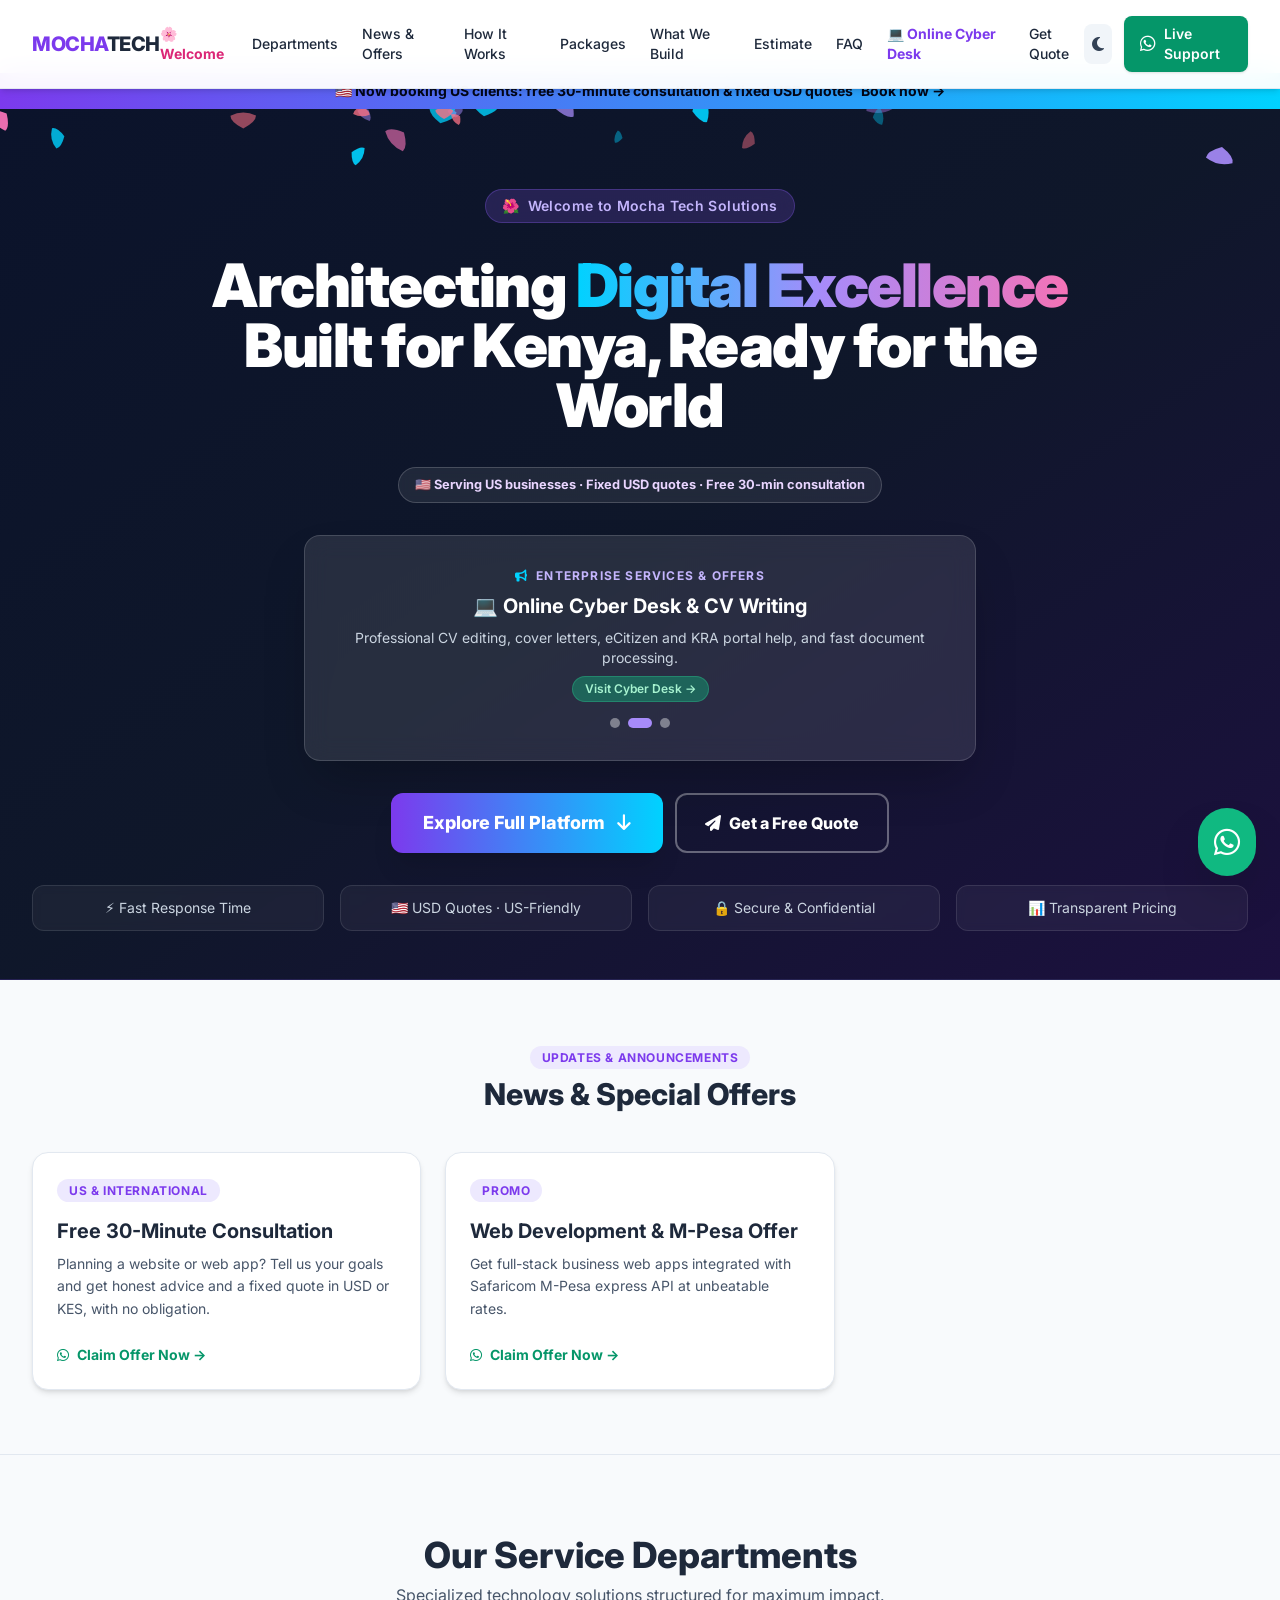
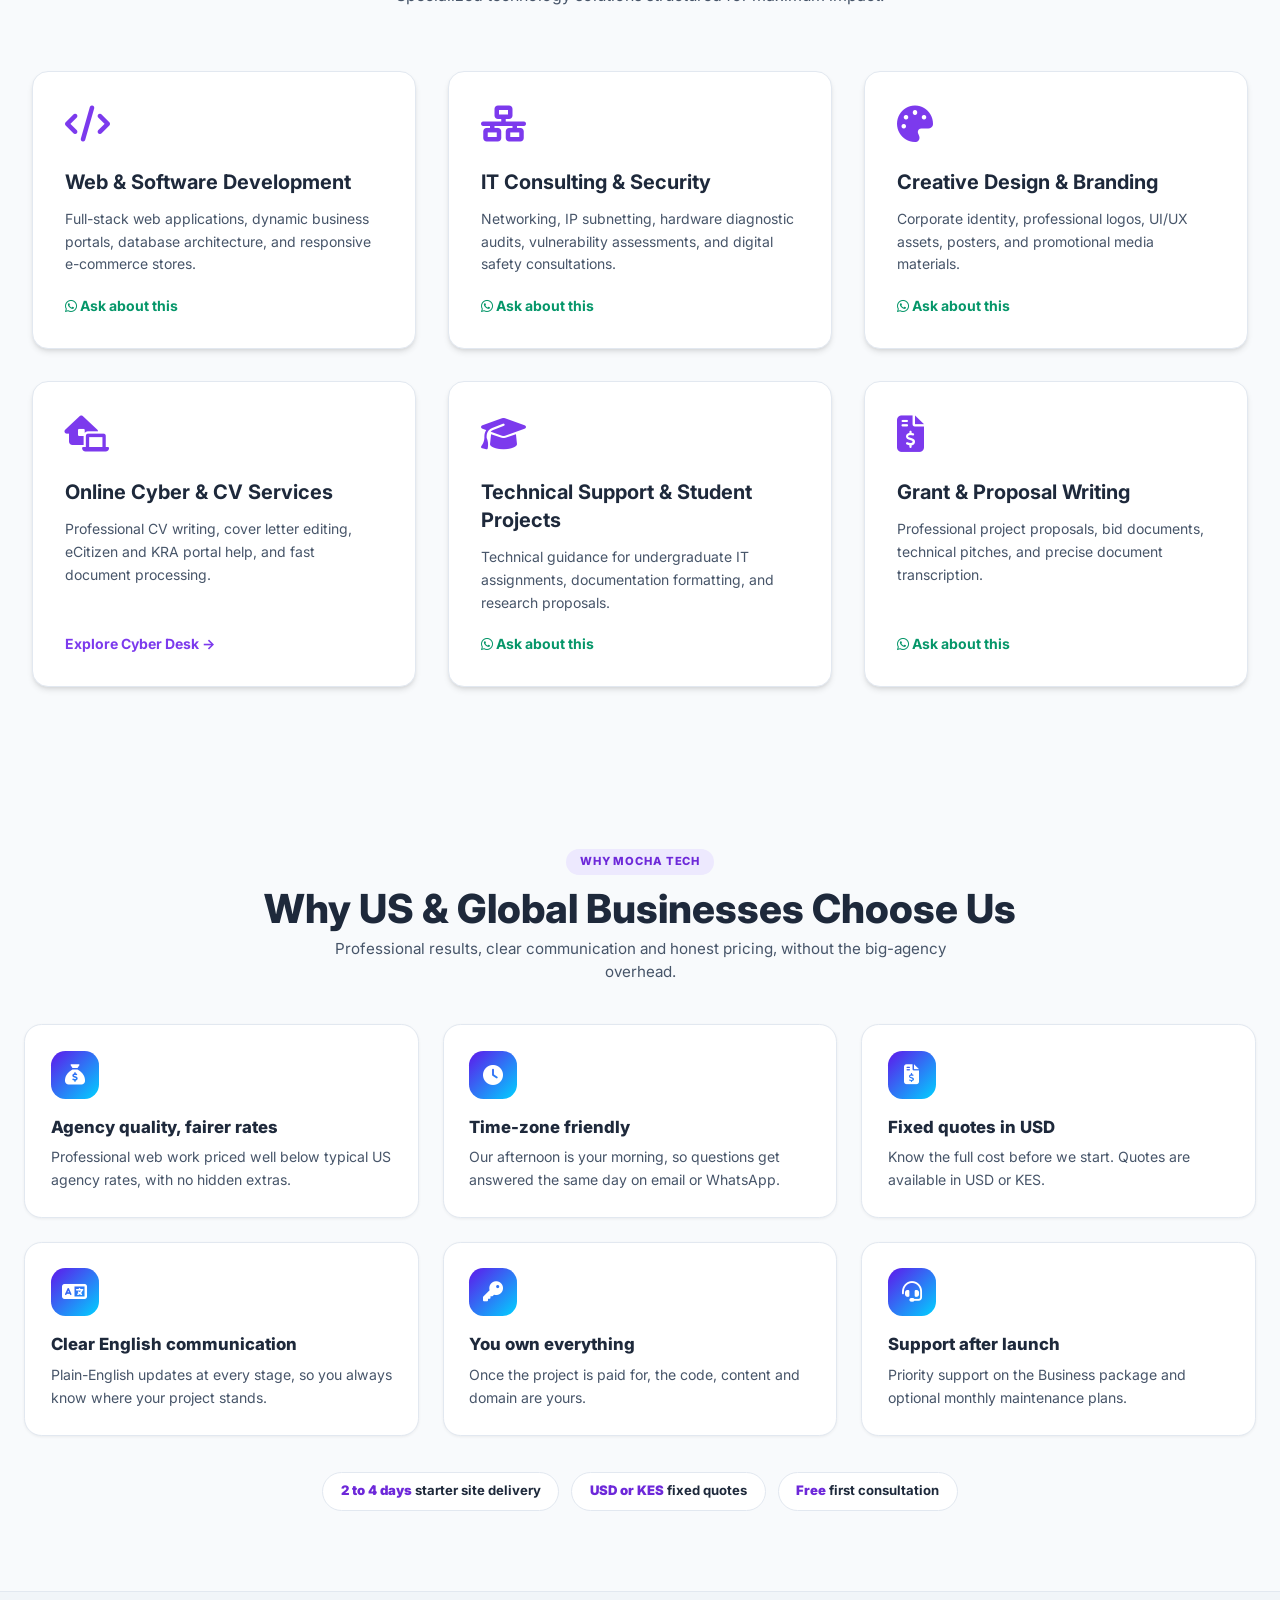
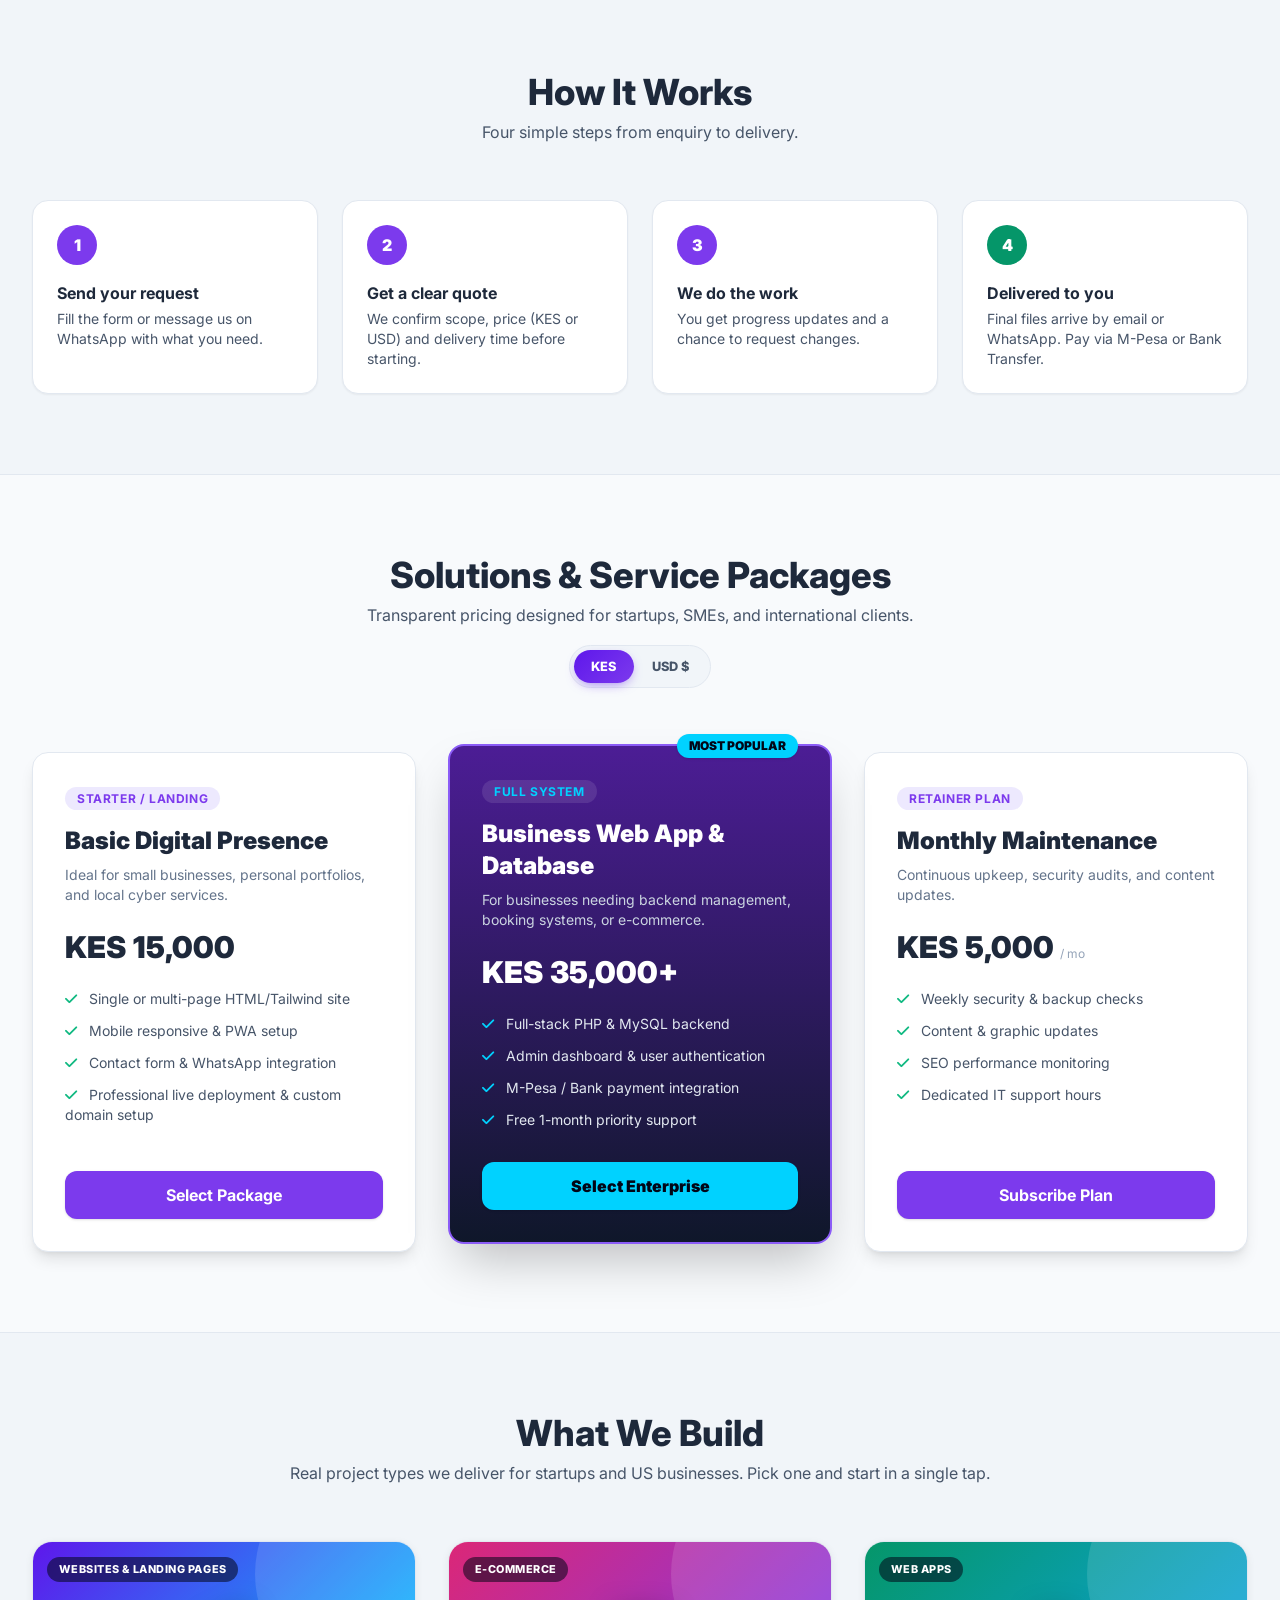
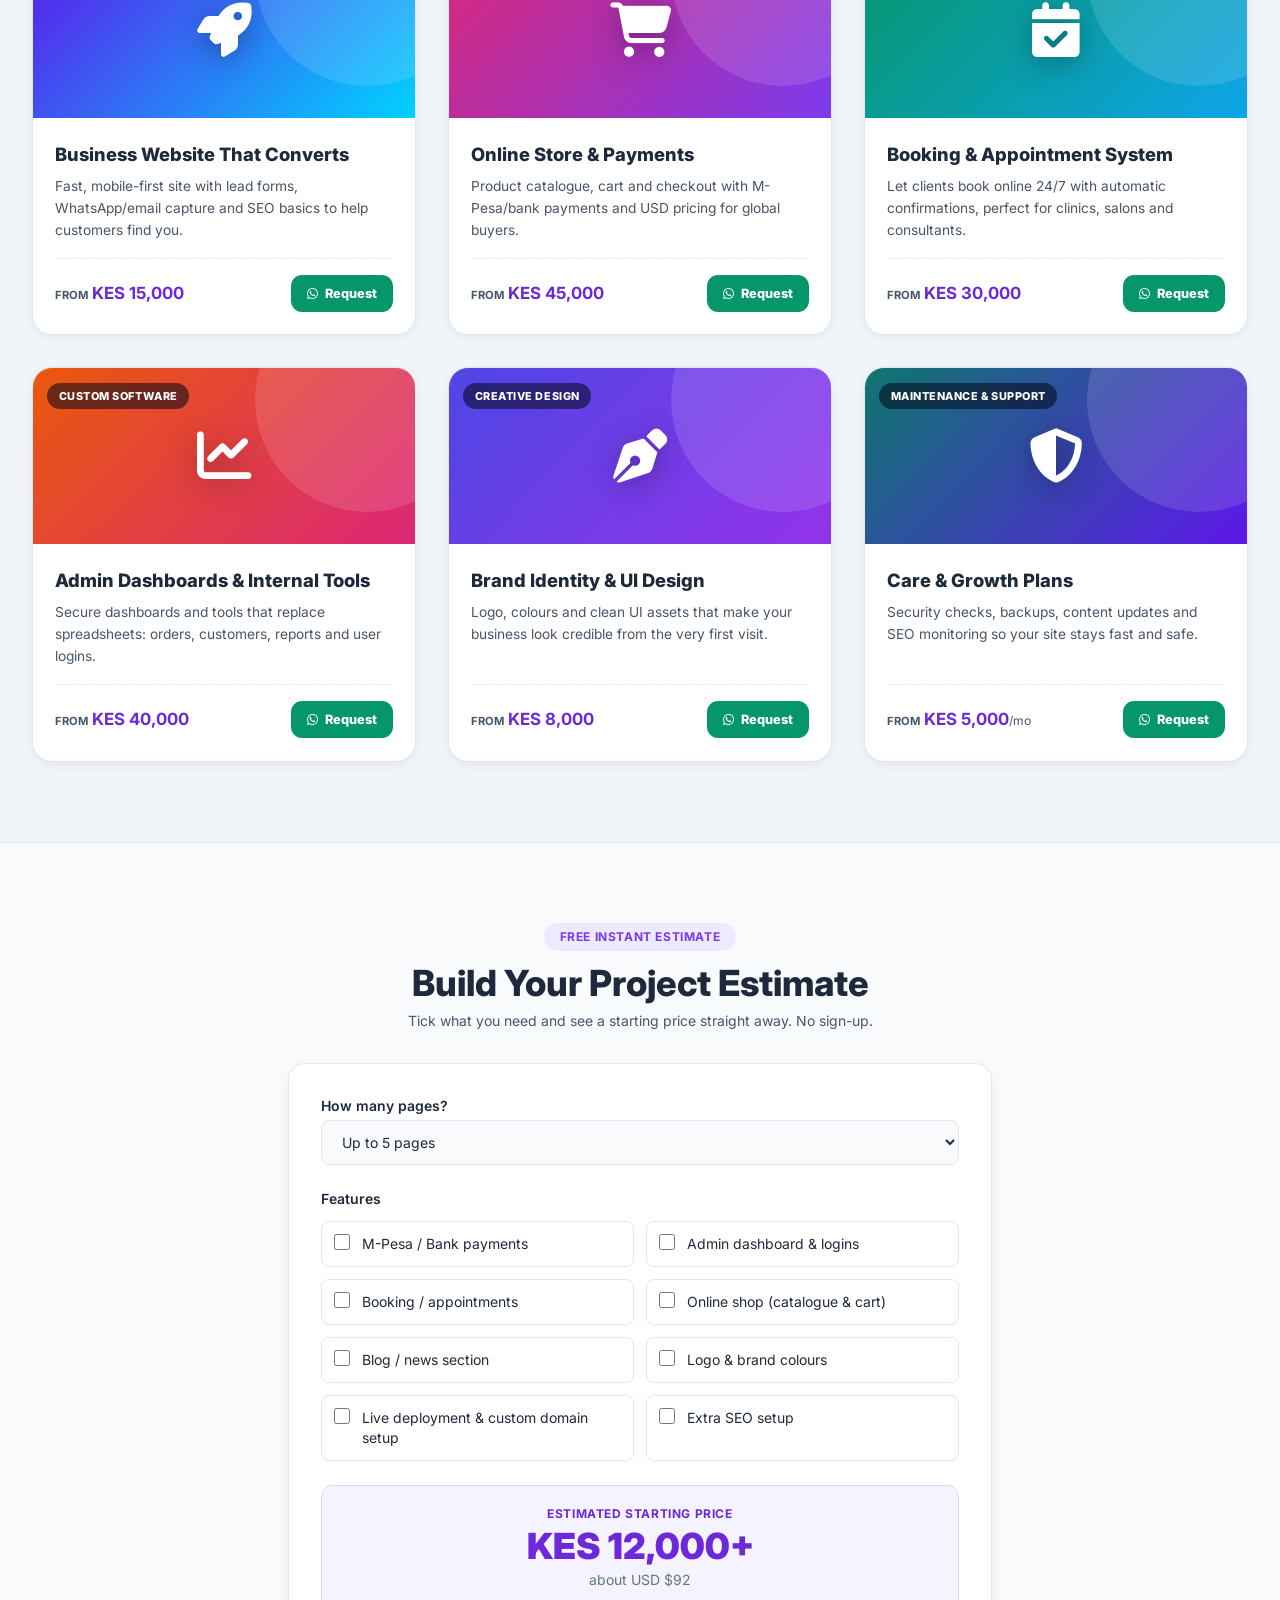
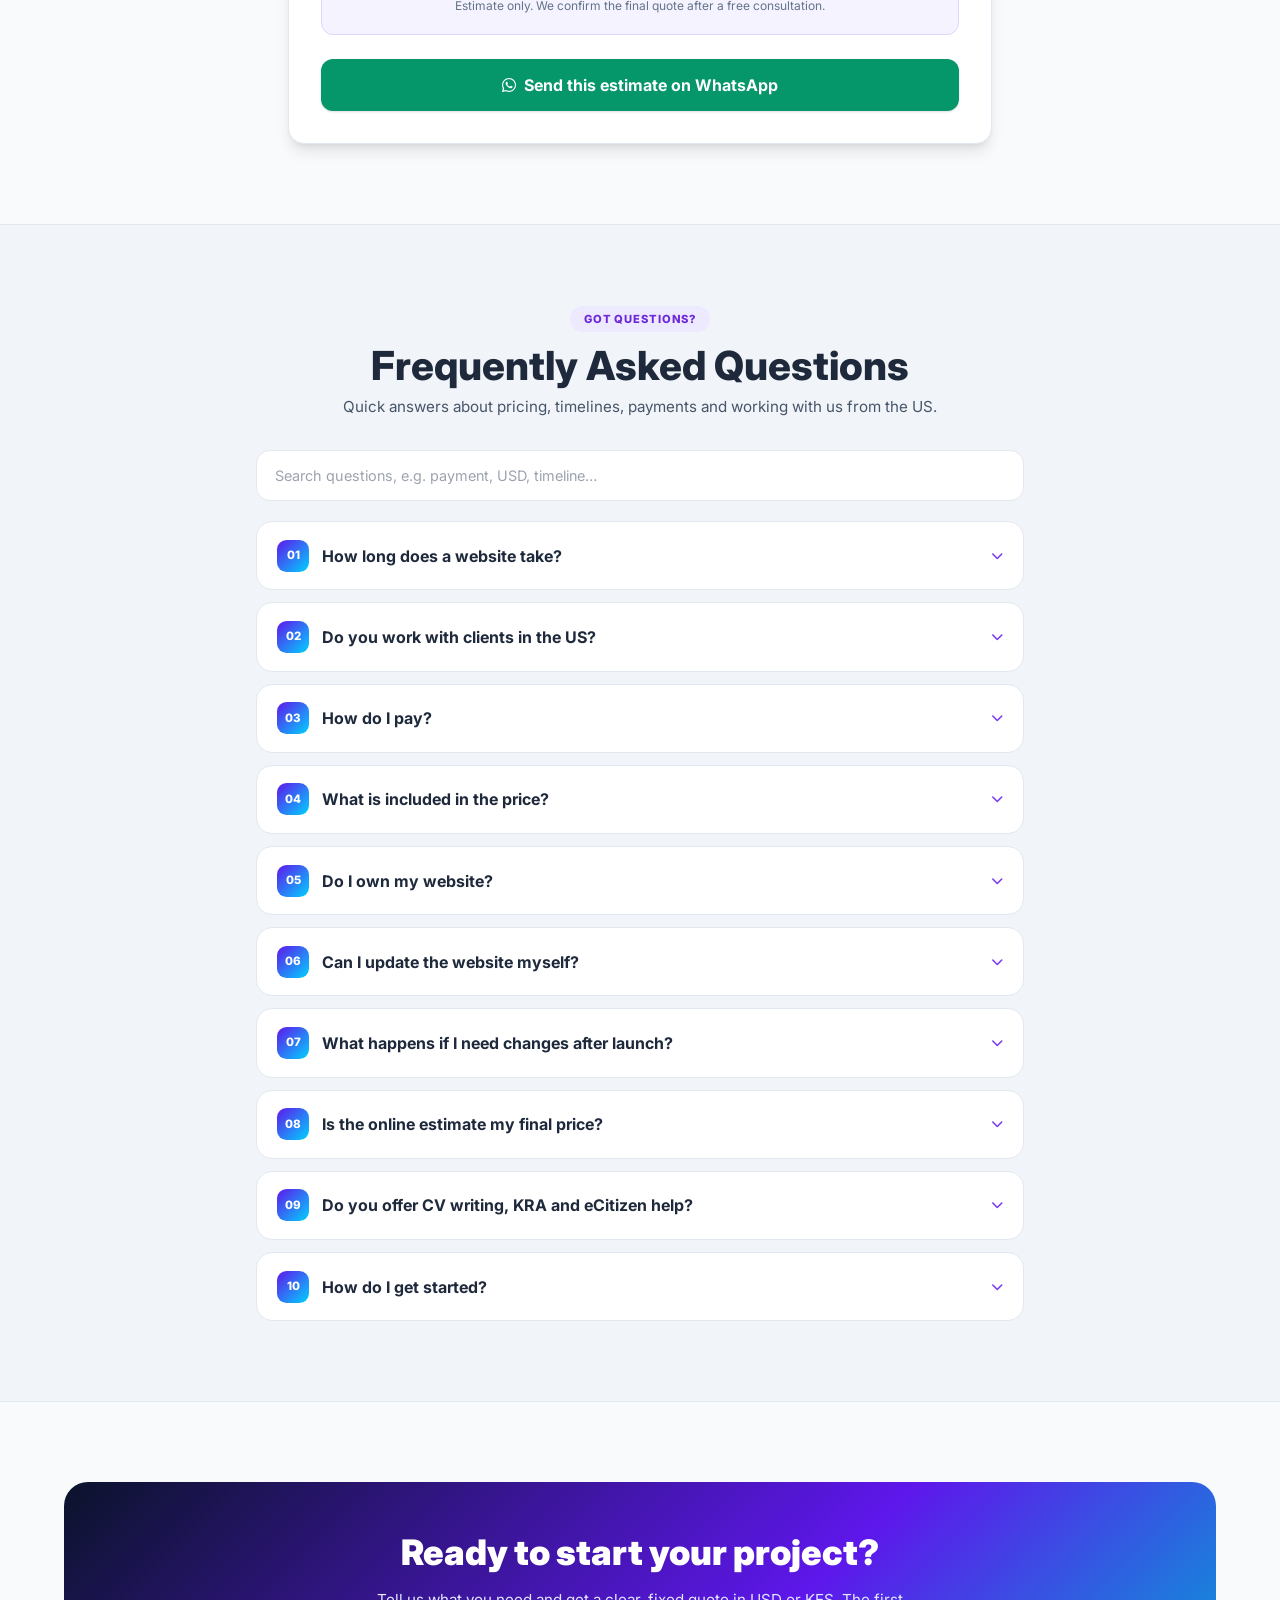
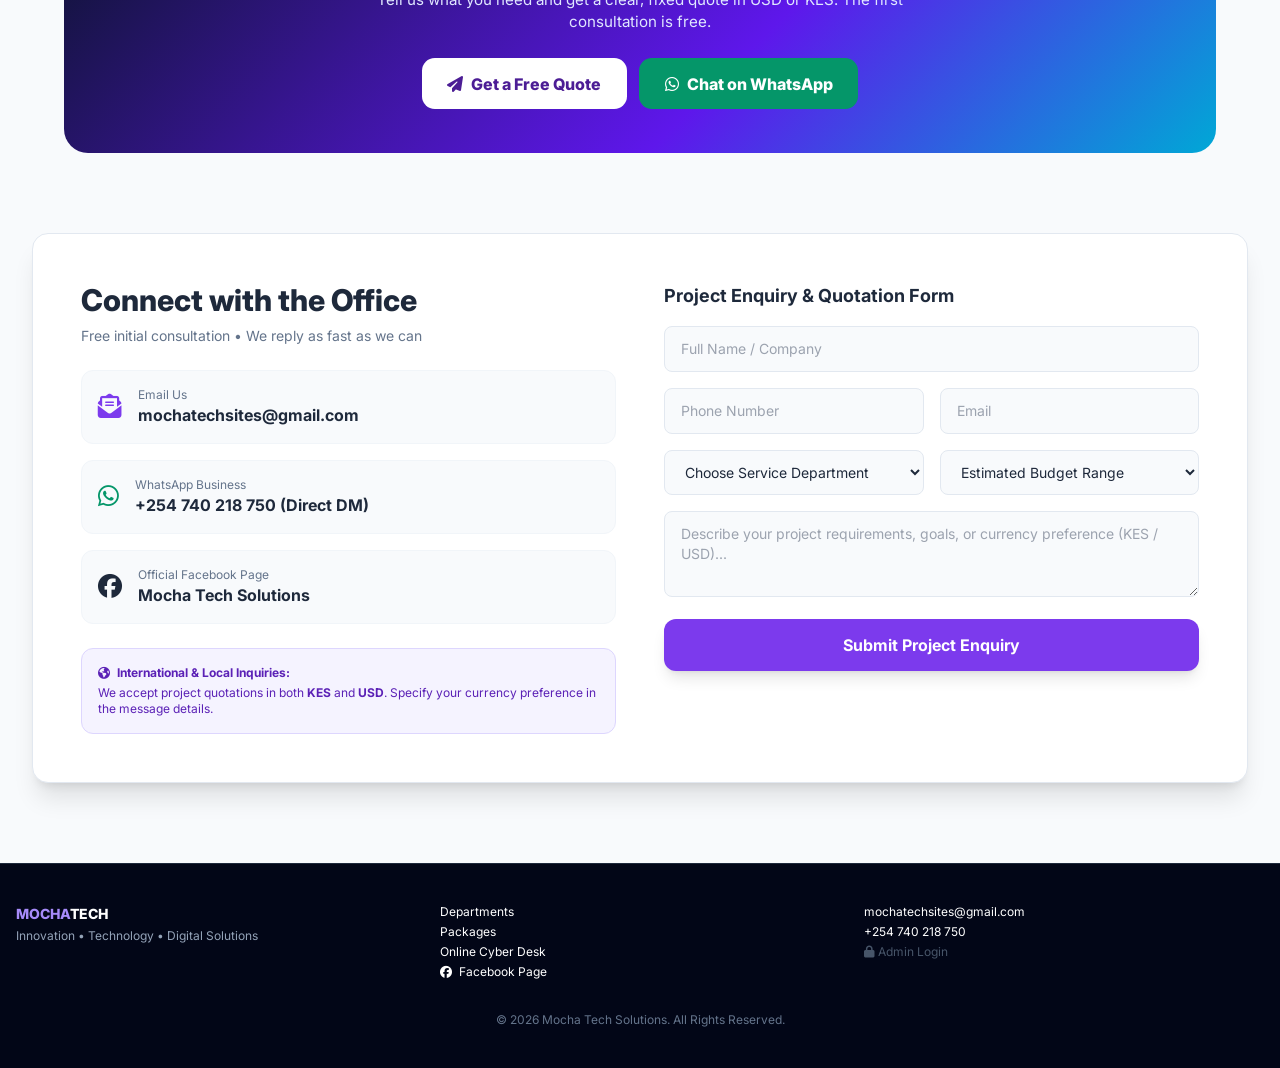
==== commit 1f94419e: "Add files via upload" ====
--- a/index.html
+++ b/index.html
@@ -6,7 +6,7 @@
     <title>Mocha Tech Solutions | Web Development & IT Services for US and Global Clients</title>
     <meta name="description" content="Mocha Tech Solutions builds fast websites, online stores and web apps for US and international businesses. Fixed quotes in USD or KES. Free 30-minute consultation.">
     <meta name="theme-color" content="#5E17EB">
-    <link rel="canonical" href="https://mocha-it-services.netlify.app/">
+    <link rel="canonical" href="https://mochatech.co.ke/">
     <link rel="manifest" href="manifest.json">
     <link rel="icon" href="icon.svg" type="image/svg+xml">
     <link rel="apple-touch-icon" href="icon.svg">
@@ -16,8 +16,8 @@
     <meta property="og:site_name" content="Mocha Tech Solutions">
     <meta property="og:title" content="Mocha Tech Solutions | Innovation • Technology • Digital Solutions">
     <meta property="og:description" content="Web & software development, IT consulting, creative design, CV and portal services. Quotes in KES and USD.">
-    <meta property="og:url" content="https://mocha-it-services.netlify.app/">
-    <meta property="og:image" content="https://mocha-it-services.netlify.app/og-image.png">
+    <meta property="og:url" content="https://mochatech.co.ke/">
+    <meta property="og:image" content="https://mochatech.co.ke/og-image.png">
     <meta name="twitter:card" content="summary_large_image">
 
     <!-- Local business structured data -->
@@ -26,7 +26,7 @@
       "@context": "https://schema.org",
       "@type": "ProfessionalService",
       "name": "Mocha Tech Solutions",
-      "url": "https://mocha-it-services.netlify.app/",
+      "url": "https://mochatech.co.ke/",
       "email": "mochatechsites@gmail.com",
       "telephone": "+254740218750",
       "sameAs": ["https://www.facebook.com/profile.php?id=100076974970531"],
